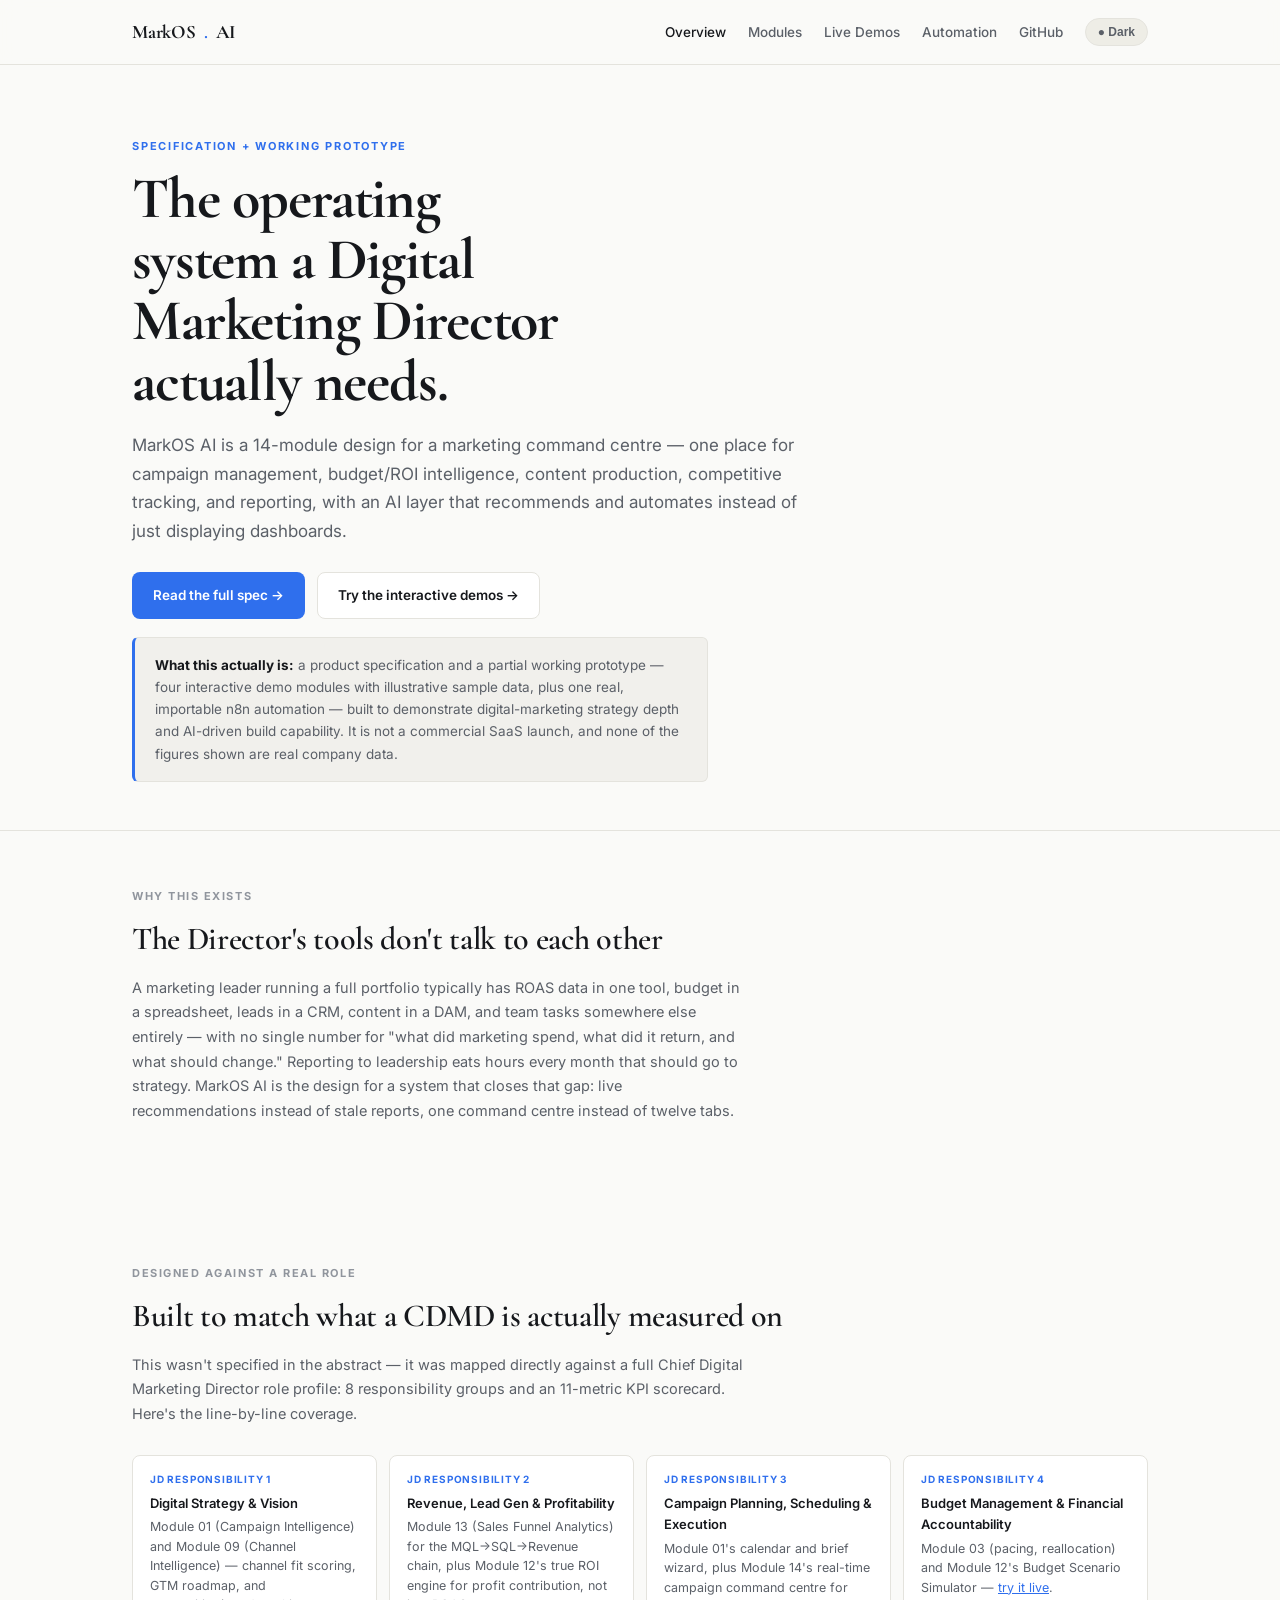
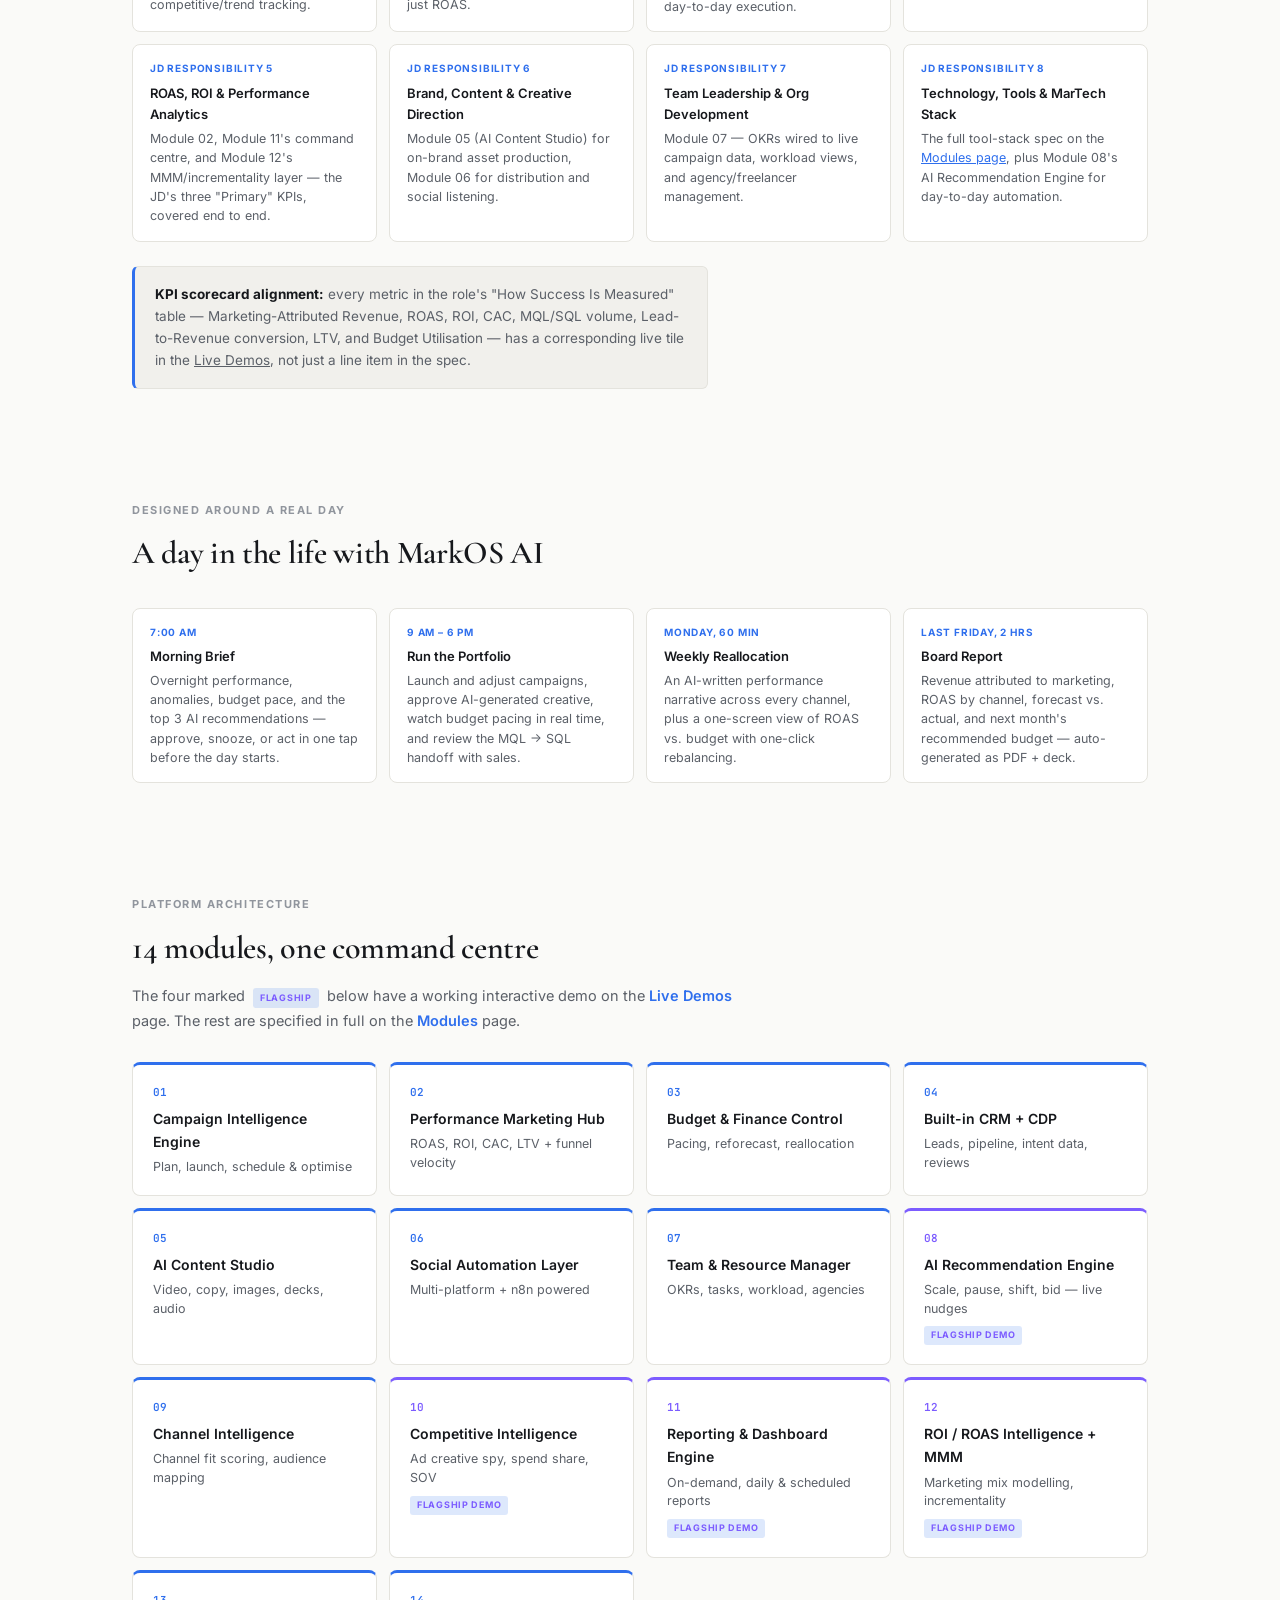
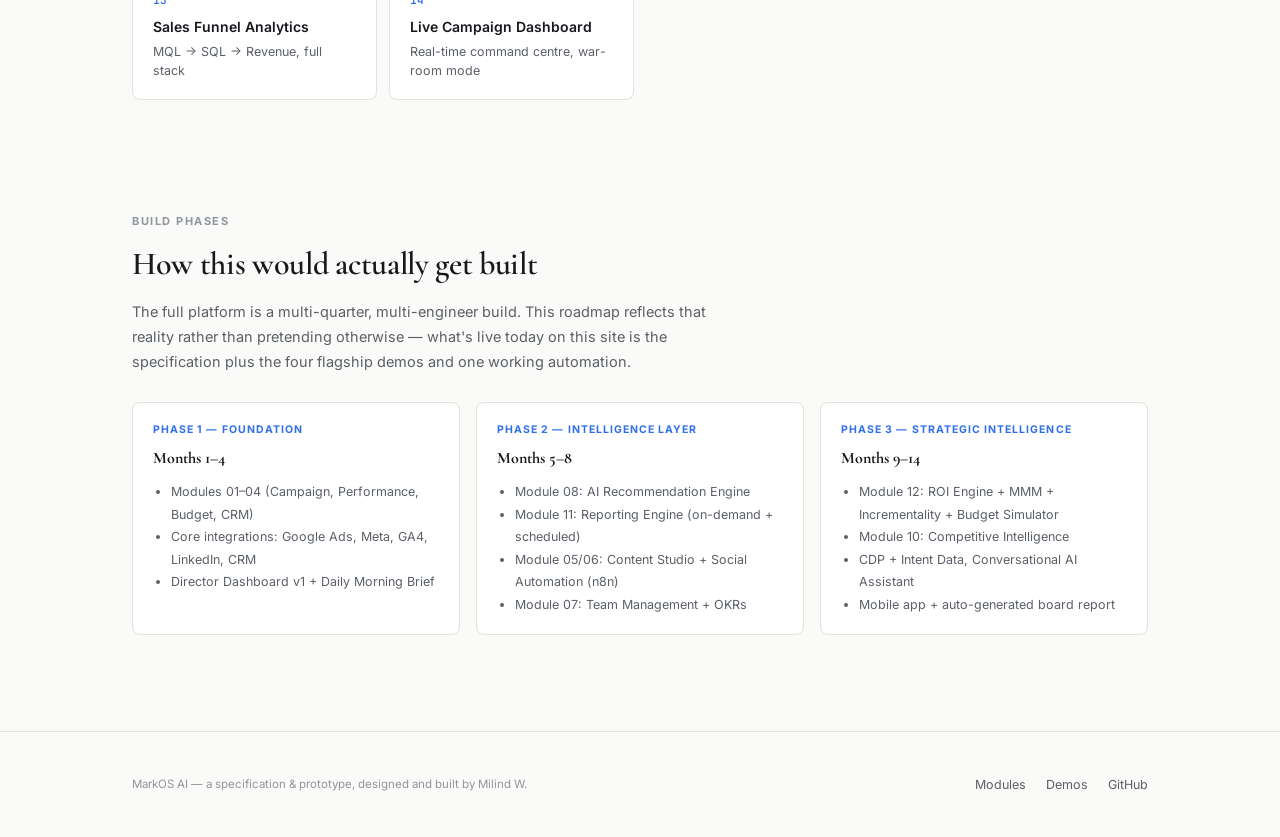
==== index.html @ 5d203eb8 "Map platform directly to the CDMD job profile; add 2 missing v1 capabilities - New "Designed Against" ====
<!doctype html>
<html lang="en">
<head>
<meta charset="UTF-8">
<meta name="viewport" content="width=device-width, initial-scale=1.0">
<title>MarkOS AI — A Digital Marketing Operating System, Designed &amp; Prototyped</title>
<meta name="description" content="A 14-module specification and working prototype for an AI-native digital marketing operating system — designed to demonstrate strategy depth and AI-build capability.">
<link rel="stylesheet" href="https://fonts.googleapis.com/css2?family=Cormorant+Garamond:wght@500;600;700&family=Inter:wght@400;500;600;700&family=JetBrains+Mono:wght@400;500&display=swap">
<link rel="stylesheet" href="assets/css/theme.css">
</head>
<body>

<nav class="site-nav">
  <div class="wrap">
    <div class="brand">MarkOS<span class="dot">.</span>AI</div>
    <div class="nav-links">
      <a href="index.html" class="active">Overview</a>
      <a href="modules.html">Modules</a>
      <a href="demos.html">Live Demos</a>
      <a href="automation/SETUP_GUIDE.md" target="_blank">Automation</a>
      <a href="https://github.com/Milindw1612/markos-ai" target="_blank">GitHub</a>
      <button class="theme-toggle">● Dark</button>
    </div>
  </div>
</nav>

<header class="hero">
  <div class="wrap">
    <div class="eyebrow">Specification + Working Prototype</div>
    <h1>The operating system a Digital Marketing Director actually needs.</h1>
    <p class="lede">MarkOS AI is a 14-module design for a marketing command centre — one place for campaign management, budget/ROI intelligence, content production, competitive tracking, and reporting, with an AI layer that recommends and automates instead of just displaying dashboards.</p>
    <div class="hero-actions">
      <a class="btn btn-primary" href="modules.html">Read the full spec →</a>
      <a class="btn btn-ghost" href="demos.html">Try the interactive demos →</a>
    </div>
    <div class="framing-note">
      <strong>What this actually is:</strong> a product specification and a partial working prototype — four interactive demo modules with illustrative sample data, plus one real, importable n8n automation — built to demonstrate digital-marketing strategy depth and AI-driven build capability. It is not a commercial SaaS launch, and none of the figures shown are real company data.
    </div>
  </div>
</header>

<section class="section" id="why">
  <div class="wrap">
    <div class="section-head">
      <div class="section-eye">Why This Exists</div>
      <h2 class="section-title">The Director's tools don't talk to each other</h2>
      <p class="section-sub">A marketing leader running a full portfolio typically has ROAS data in one tool, budget in a spreadsheet, leads in a CRM, content in a DAM, and team tasks somewhere else entirely — with no single number for "what did marketing spend, what did it return, and what should change." Reporting to leadership eats hours every month that should go to strategy. MarkOS AI is the design for a system that closes that gap: live recommendations instead of stale reports, one command centre instead of twelve tabs.</p>
    </div>
  </div>
</section>

<section class="section" id="jd-mapping">
  <div class="wrap">
    <div class="section-head">
      <div class="section-eye">Designed Against a Real Role</div>
      <h2 class="section-title">Built to match what a CDMD is actually measured on</h2>
      <p class="section-sub">This wasn't specified in the abstract — it was mapped directly against a full Chief Digital Marketing Director role profile: 8 responsibility groups and an 11-metric KPI scorecard. Here's the line-by-line coverage.</p>
    </div>
    <div class="card-grid">
      <div class="tool-card">
        <div class="tool-cat">JD Responsibility 1</div>
        <div class="tool-name">Digital Strategy &amp; Vision</div>
        <div class="tool-desc">Module 01 (Campaign Intelligence) and Module 09 (Channel Intelligence) — channel fit scoring, GTM roadmap, and competitive/trend tracking.</div>
      </div>
      <div class="tool-card">
        <div class="tool-cat">JD Responsibility 2</div>
        <div class="tool-name">Revenue, Lead Gen &amp; Profitability</div>
        <div class="tool-desc">Module 13 (Sales Funnel Analytics) for the MQL→SQL→Revenue chain, plus Module 12's true ROI engine for profit contribution, not just ROAS.</div>
      </div>
      <div class="tool-card">
        <div class="tool-cat">JD Responsibility 3</div>
        <div class="tool-name">Campaign Planning, Scheduling &amp; Execution</div>
        <div class="tool-desc">Module 01's calendar and brief wizard, plus Module 14's real-time campaign command centre for day-to-day execution.</div>
      </div>
      <div class="tool-card">
        <div class="tool-cat">JD Responsibility 4</div>
        <div class="tool-name">Budget Management &amp; Financial Accountability</div>
        <div class="tool-desc">Module 03 (pacing, reallocation) and Module 12's Budget Scenario Simulator — <a href="demos.html#roi" style="color:var(--accent);">try it live</a>.</div>
      </div>
      <div class="tool-card">
        <div class="tool-cat">JD Responsibility 5</div>
        <div class="tool-name">ROAS, ROI &amp; Performance Analytics</div>
        <div class="tool-desc">Module 02, Module 11's command centre, and Module 12's MMM/incrementality layer — the JD's three "Primary" KPIs, covered end to end.</div>
      </div>
      <div class="tool-card">
        <div class="tool-cat">JD Responsibility 6</div>
        <div class="tool-name">Brand, Content &amp; Creative Direction</div>
        <div class="tool-desc">Module 05 (AI Content Studio) for on-brand asset production, Module 06 for distribution and social listening.</div>
      </div>
      <div class="tool-card">
        <div class="tool-cat">JD Responsibility 7</div>
        <div class="tool-name">Team Leadership &amp; Org Development</div>
        <div class="tool-desc">Module 07 — OKRs wired to live campaign data, workload views, and agency/freelancer management.</div>
      </div>
      <div class="tool-card">
        <div class="tool-cat">JD Responsibility 8</div>
        <div class="tool-name">Technology, Tools &amp; MarTech Stack</div>
        <div class="tool-desc">The full tool-stack spec on the <a href="modules.html" style="color:var(--accent);">Modules page</a>, plus Module 08's AI Recommendation Engine for day-to-day automation.</div>
      </div>
    </div>
    <div class="framing-note" style="margin-top:24px;">
      <strong>KPI scorecard alignment:</strong> every metric in the role's "How Success Is Measured" table — Marketing-Attributed Revenue, ROAS, ROI, CAC, MQL/SQL volume, Lead-to-Revenue conversion, LTV, and Budget Utilisation — has a corresponding live tile in the <a href="demos.html">Live Demos</a>, not just a line item in the spec.
    </div>
  </div>
</section>

<section class="section" id="daily">
  <div class="wrap">
    <div class="section-head">
      <div class="section-eye">Designed Around a Real Day</div>
      <h2 class="section-title">A day in the life with MarkOS AI</h2>
    </div>
    <div class="card-grid">
      <div class="tool-card">
        <div class="tool-cat">7:00 AM</div>
        <div class="tool-name">Morning Brief</div>
        <div class="tool-desc">Overnight performance, anomalies, budget pace, and the top 3 AI recommendations — approve, snooze, or act in one tap before the day starts.</div>
      </div>
      <div class="tool-card">
        <div class="tool-cat">9 AM – 6 PM</div>
        <div class="tool-name">Run the Portfolio</div>
        <div class="tool-desc">Launch and adjust campaigns, approve AI-generated creative, watch budget pacing in real time, and review the MQL → SQL handoff with sales.</div>
      </div>
      <div class="tool-card">
        <div class="tool-cat">Monday, 60 min</div>
        <div class="tool-name">Weekly Reallocation</div>
        <div class="tool-desc">An AI-written performance narrative across every channel, plus a one-screen view of ROAS vs. budget with one-click rebalancing.</div>
      </div>
      <div class="tool-card">
        <div class="tool-cat">Last Friday, 2 hrs</div>
        <div class="tool-name">Board Report</div>
        <div class="tool-desc">Revenue attributed to marketing, ROAS by channel, forecast vs. actual, and next month's recommended budget — auto-generated as PDF + deck.</div>
      </div>
    </div>
  </div>
</section>

<section class="section" id="modules">
  <div class="wrap">
    <div class="section-head">
      <div class="section-eye">Platform Architecture</div>
      <h2 class="section-title">14 modules, one command centre</h2>
      <p class="section-sub">The four marked <span class="badge" style="margin:0 4px;">flagship</span> below have a working interactive demo on the <a href="demos.html" style="color:var(--accent);text-decoration:none;font-weight:600;">Live Demos</a> page. The rest are specified in full on the <a href="modules.html" style="color:var(--accent);text-decoration:none;font-weight:600;">Modules</a> page.</p>
    </div>
    <div class="module-grid">
      <a class="module-card" href="modules.html#m01"><div class="module-num">01</div><div class="module-name">Campaign Intelligence Engine</div><div class="module-cap">Plan, launch, schedule &amp; optimise</div></a>
      <a class="module-card" href="modules.html#m02"><div class="module-num">02</div><div class="module-name">Performance Marketing Hub</div><div class="module-cap">ROAS, ROI, CAC, LTV + funnel velocity</div></a>
      <a class="module-card" href="modules.html#m03"><div class="module-num">03</div><div class="module-name">Budget &amp; Finance Control</div><div class="module-cap">Pacing, reforecast, reallocation</div></a>
      <a class="module-card" href="modules.html#m04"><div class="module-num">04</div><div class="module-name">Built-in CRM + CDP</div><div class="module-cap">Leads, pipeline, intent data, reviews</div></a>
      <a class="module-card" href="modules.html#m05"><div class="module-num">05</div><div class="module-name">AI Content Studio</div><div class="module-cap">Video, copy, images, decks, audio</div></a>
      <a class="module-card" href="modules.html#m06"><div class="module-num">06</div><div class="module-name">Social Automation Layer</div><div class="module-cap">Multi-platform + n8n powered</div></a>
      <a class="module-card" href="modules.html#m07"><div class="module-num">07</div><div class="module-name">Team &amp; Resource Manager</div><div class="module-cap">OKRs, tasks, workload, agencies</div></a>
      <a class="module-card flagship" href="demos.html#recommendations"><div class="module-num">08</div><div class="module-name">AI Recommendation Engine</div><div class="module-cap">Scale, pause, shift, bid — live nudges</div><span class="badge">Flagship demo</span></a>
      <a class="module-card" href="modules.html#m09"><div class="module-num">09</div><div class="module-name">Channel Intelligence</div><div class="module-cap">Channel fit scoring, audience mapping</div></a>
      <a class="module-card flagship" href="demos.html#competitive"><div class="module-num">10</div><div class="module-name">Competitive Intelligence</div><div class="module-cap">Ad creative spy, spend share, SOV</div><span class="badge">Flagship demo</span></a>
      <a class="module-card flagship" href="demos.html#dashboard"><div class="module-num">11</div><div class="module-name">Reporting &amp; Dashboard Engine</div><div class="module-cap">On-demand, daily &amp; scheduled reports</div><span class="badge">Flagship demo</span></a>
      <a class="module-card flagship" href="demos.html#roi"><div class="module-num">12</div><div class="module-name">ROI / ROAS Intelligence + MMM</div><div class="module-cap">Marketing mix modelling, incrementality</div><span class="badge">Flagship demo</span></a>
      <a class="module-card" href="modules.html#m13"><div class="module-num">13</div><div class="module-name">Sales Funnel Analytics</div><div class="module-cap">MQL → SQL → Revenue, full stack</div></a>
      <a class="module-card" href="modules.html#m14"><div class="module-num">14</div><div class="module-name">Live Campaign Dashboard</div><div class="module-cap">Real-time command centre, war-room mode</div></a>
    </div>
  </div>
</section>

<section class="section" id="roadmap">
  <div class="wrap">
    <div class="section-head">
      <div class="section-eye">Build Phases</div>
      <h2 class="section-title">How this would actually get built</h2>
      <p class="section-sub">The full platform is a multi-quarter, multi-engineer build. This roadmap reflects that reality rather than pretending otherwise — what's live today on this site is the specification plus the four flagship demos and one working automation.</p>
    </div>
    <div class="roadmap">
      <div class="phase-card">
        <div class="phase-eye">Phase 1 — Foundation</div>
        <h4>Months 1–4</h4>
        <ul>
          <li>Modules 01–04 (Campaign, Performance, Budget, CRM)</li>
          <li>Core integrations: Google Ads, Meta, GA4, LinkedIn, CRM</li>
          <li>Director Dashboard v1 + Daily Morning Brief</li>
        </ul>
      </div>
      <div class="phase-card">
        <div class="phase-eye">Phase 2 — Intelligence Layer</div>
        <h4>Months 5–8</h4>
        <ul>
          <li>Module 08: AI Recommendation Engine</li>
          <li>Module 11: Reporting Engine (on-demand + scheduled)</li>
          <li>Module 05/06: Content Studio + Social Automation (n8n)</li>
          <li>Module 07: Team Management + OKRs</li>
        </ul>
      </div>
      <div class="phase-card">
        <div class="phase-eye">Phase 3 — Strategic Intelligence</div>
        <h4>Months 9–14</h4>
        <ul>
          <li>Module 12: ROI Engine + MMM + Incrementality + Budget Simulator</li>
          <li>Module 10: Competitive Intelligence</li>
          <li>CDP + Intent Data, Conversational AI Assistant</li>
          <li>Mobile app + auto-generated board report</li>
        </ul>
      </div>
    </div>
  </div>
</section>

<footer class="site-footer">
  <div class="wrap">
    <div class="footer-note">MarkOS AI — a specification &amp; prototype, designed and built by Milind W.</div>
    <div class="footer-links">
      <a href="modules.html">Modules</a>
      <a href="demos.html">Demos</a>
      <a href="https://github.com/Milindw1612/markos-ai" target="_blank">GitHub</a>
    </div>
  </div>
</footer>

<script src="assets/js/theme.js"></script>
</body>
</html>
---- assets/css/theme.css ----
/* MarkOS AI — shared theme */
:root {
  --bg:        #FAFAF8;
  --surface:   #FFFFFF;
  --surface-2: #F1F0EC;
  --text-1:    #16181C;
  --text-2:    #5B6068;
  --text-3:    #90959D;
  --accent:    #2F6FED;
  --accent-2:  #7C5CFF;
  --accent-lo: rgba(47,111,237,0.08);
  --accent-med:rgba(47,111,237,0.16);
  --rule:      #E4E3DD;
  --good:      #1E9E6B;
  --good-bg:   rgba(30,158,107,0.10);
  --good-brd:  #1E9E6B;
  --warn:      #C68A1E;
  --warn-bg:   rgba(198,138,30,0.10);
  --warn-brd:  #C68A1E;
  --bad:       #D5493F;
  --bad-bg:    rgba(213,73,63,0.10);
  --bad-brd:   #D5493F;
  --code-bg:   #14161A;
  --code-text: #E7E5DD;
  --tag-bg:    #EEEDE6;
  --tag-text:  #565A52;
  --serif: 'Cormorant Garamond', Georgia, serif;
  --sans:  'Inter', system-ui, -apple-system, sans-serif;
  --mono:  'JetBrains Mono', 'Fira Code', monospace;
  --shadow: 0 4px 24px rgba(20,20,20,0.06);
}

@media (prefers-color-scheme: dark) {
  :root:not([data-theme="light"]) {
    --bg:        #101216;
    --surface:   #181B20;
    --surface-2: #1E2127;
    --text-1:    #EDECE6;
    --text-2:    #9DA2AA;
    --text-3:    #676C74;
    --accent:    #6E9CFF;
    --accent-2:  #A48CFF;
    --accent-lo: rgba(110,156,255,0.10);
    --accent-med:rgba(110,156,255,0.18);
    --rule:      #262A31;
    --good:      #4FCB93;
    --good-bg:   rgba(79,203,147,0.10);
    --good-brd:  #4FCB93;
    --warn:      #E0AC4C;
    --warn-bg:   rgba(224,172,76,0.10);
    --warn-brd:  #E0AC4C;
    --bad:       #F17067;
    --bad-bg:    rgba(241,112,103,0.10);
    --bad-brd:   #F17067;
    --tag-bg:    #23262C;
    --tag-text:  #B7BBC2;
    --shadow: 0 4px 24px rgba(0,0,0,0.35);
  }
}
:root[data-theme="dark"] {
  --bg:        #101216;
  --surface:   #181B20;
  --surface-2: #1E2127;
  --text-1:    #EDECE6;
  --text-2:    #9DA2AA;
  --text-3:    #676C74;
  --accent:    #6E9CFF;
  --accent-2:  #A48CFF;
  --accent-lo: rgba(110,156,255,0.10);
  --accent-med:rgba(110,156,255,0.18);
  --rule:      #262A31;
  --good:      #4FCB93;
  --good-bg:   rgba(79,203,147,0.10);
  --good-brd:  #4FCB93;
  --warn:      #E0AC4C;
  --warn-bg:   rgba(224,172,76,0.10);
  --warn-brd:  #E0AC4C;
  --bad:       #F17067;
  --bad-bg:    rgba(241,112,103,0.10);
  --bad-brd:   #F17067;
  --tag-bg:    #23262C;
  --tag-text:  #B7BBC2;
  --shadow: 0 4px 24px rgba(0,0,0,0.35);
}

*,*::before,*::after{box-sizing:border-box;margin:0;padding:0;}
html{scroll-behavior:smooth;}
body{background:var(--bg);color:var(--text-1);font-family:var(--sans);font-size:15px;line-height:1.65;-webkit-font-smoothing:antialiased;}
a{color:inherit;}
.wrap{max-width:1080px;margin:0 auto;padding:0 32px;}
@media (max-width:640px){.wrap{padding:0 18px;}}

/* nav */
.site-nav{position:sticky;top:0;z-index:50;background:color-mix(in srgb, var(--bg) 88%, transparent);backdrop-filter:blur(10px);border-bottom:1px solid var(--rule);}
.site-nav .wrap{display:flex;align-items:center;justify-content:space-between;height:64px;gap:20px;}
.brand{font-family:var(--serif);font-weight:700;font-size:19px;letter-spacing:-0.01em;display:flex;align-items:center;gap:8px;}
.brand .dot{color:var(--accent);}
.nav-links{display:flex;align-items:center;gap:22px;flex-wrap:wrap;}
.nav-links a{font-size:13.5px;font-weight:500;color:var(--text-2);text-decoration:none;transition:color .15s;}
.nav-links a:hover, .nav-links a.active{color:var(--text-1);}
.theme-toggle{background:var(--tag-bg);border:1px solid var(--rule);color:var(--text-2);font-size:12px;font-weight:600;padding:6px 12px;border-radius:20px;cursor:pointer;}

/* sample data banner */
.sample-banner{background:var(--warn-bg);border:1px solid var(--warn-brd);color:var(--warn);font-size:12.5px;font-weight:600;padding:10px 16px;border-radius:8px;display:flex;align-items:center;gap:8px;margin-bottom:28px;}

/* hero */
.hero{padding:72px 0 48px;border-bottom:1px solid var(--rule);}
.eyebrow{font-size:11px;font-weight:700;letter-spacing:0.16em;text-transform:uppercase;color:var(--accent);margin-bottom:14px;}
.hero h1{font-family:var(--serif);font-weight:700;font-size:clamp(36px,6vw,58px);letter-spacing:-0.02em;line-height:1.05;margin-bottom:18px;max-width:16ch;}
.hero p.lede{font-size:17px;color:var(--text-2);max-width:62ch;line-height:1.7;margin-bottom:20px;}
.framing-note{background:var(--surface-2);border:1px solid var(--rule);border-left:3px solid var(--accent);border-radius:6px;padding:16px 20px;font-size:13.5px;color:var(--text-2);max-width:64ch;line-height:1.65;margin-top:18px;}
.framing-note strong{color:var(--text-1);}
.hero-actions{display:flex;gap:12px;flex-wrap:wrap;margin-top:26px;}
.btn{display:inline-flex;align-items:center;gap:8px;font-size:13.5px;font-weight:600;padding:11px 20px;border-radius:8px;text-decoration:none;border:1px solid transparent;transition:transform .12s, opacity .12s;}
.btn:hover{transform:translateY(-1px);}
.btn-primary{background:var(--accent);color:#fff;}
.btn-ghost{background:var(--surface);border-color:var(--rule);color:var(--text-1);}

/* section */
.section{padding:56px 0;}
.section-head{margin-bottom:28px;}
.section-eye{font-size:11px;font-weight:700;letter-spacing:0.14em;text-transform:uppercase;color:var(--text-3);margin-bottom:8px;}
.section-title{font-family:var(--serif);font-weight:600;font-size:clamp(24px,3.4vw,32px);letter-spacing:-0.01em;}
.section-sub{color:var(--text-2);font-size:14.5px;max-width:68ch;margin-top:10px;line-height:1.7;}

/* module grid */
.module-grid{display:grid;grid-template-columns:repeat(auto-fill,minmax(230px,1fr));gap:12px;margin-top:28px;}
.module-card{background:var(--surface);border:1px solid var(--rule);border-top:3px solid var(--accent);border-radius:8px;padding:18px 20px;text-decoration:none;color:inherit;display:block;transition:border-color .15s, transform .15s;}
.module-card:hover{transform:translateY(-2px);border-color:var(--accent);}
.module-card.flagship{border-top-color:var(--accent-2);}
.module-num{font-family:var(--mono);font-size:11px;color:var(--accent);font-weight:600;margin-bottom:6px;}
.module-card.flagship .module-num{color:var(--accent-2);}
.module-name{font-weight:600;font-size:14px;margin-bottom:5px;}
.module-cap{font-size:12.5px;color:var(--text-2);line-height:1.5;}
.badge{display:inline-block;font-size:9px;font-weight:700;letter-spacing:0.08em;text-transform:uppercase;padding:2px 7px;border-radius:3px;margin-top:8px;background:var(--accent-med);color:var(--accent-2);}

/* module detail sections (modules.html) */
.module-block{padding:40px 0;border-bottom:1px solid var(--rule);}
.module-block:last-child{border-bottom:none;}
.module-head{display:flex;align-items:baseline;gap:14px;margin-bottom:16px;flex-wrap:wrap;}
.module-head .module-num{font-size:13px;}
.module-head h3{font-family:var(--serif);font-size:24px;font-weight:600;}
.module-block ul{padding-left:20px;color:var(--text-2);font-size:13.5px;line-height:1.9;}
.module-block ul li{margin-bottom:4px;}
.module-block ul li strong{color:var(--text-1);}
.demo-link{display:inline-flex;align-items:center;gap:6px;font-size:12.5px;font-weight:600;color:var(--accent);text-decoration:none;margin-top:14px;}

/* generic cards / tools */
.card-grid{display:grid;grid-template-columns:repeat(auto-fill,minmax(240px,1fr));gap:12px;}
.tool-card{background:var(--surface);border:1px solid var(--rule);border-radius:8px;padding:15px 17px;}
.tool-card .tool-name{font-weight:600;font-size:13px;margin-bottom:3px;}
.tool-card .tool-cat{font-size:10px;font-weight:700;letter-spacing:0.08em;text-transform:uppercase;color:var(--accent);margin-bottom:6px;}
.tool-card .tool-desc{font-size:12.5px;color:var(--text-2);line-height:1.55;}

/* KPI tiles */
.kpi-grid{display:grid;grid-template-columns:repeat(auto-fill,minmax(160px,1fr));gap:12px;}
.kpi-tile{background:var(--surface);border:1px solid var(--rule);border-radius:8px;padding:16px 18px;position:relative;}
.kpi-tile .label{font-size:10.5px;font-weight:700;letter-spacing:0.08em;text-transform:uppercase;color:var(--text-3);margin-bottom:8px;}
.kpi-tile .value{font-family:var(--mono);font-size:22px;font-weight:600;}
.kpi-tile .delta{font-size:11.5px;margin-top:6px;font-weight:600;}
.kpi-tile.status-good{border-left:3px solid var(--good);}
.kpi-tile.status-warn{border-left:3px solid var(--warn);}
.kpi-tile.status-bad{border-left:3px solid var(--bad);}
.kpi-tile .delta.good{color:var(--good);}
.kpi-tile .delta.warn{color:var(--warn);}
.kpi-tile .delta.bad{color:var(--bad);}

/* demo panel shell */
.demo-panel{background:var(--surface);border:1px solid var(--rule);border-radius:12px;padding:28px;margin-bottom:20px;box-shadow:var(--shadow);}
.demo-panel-head{display:flex;justify-content:space-between;align-items:flex-start;gap:16px;margin-bottom:20px;flex-wrap:wrap;}
.demo-panel-head h3{font-family:var(--serif);font-size:21px;font-weight:600;}
.demo-panel-head p{font-size:13px;color:var(--text-2);margin-top:4px;max-width:56ch;}
.pill{font-size:10.5px;font-weight:700;letter-spacing:0.06em;text-transform:uppercase;padding:4px 10px;border-radius:20px;background:var(--tag-bg);color:var(--tag-text);white-space:nowrap;}

/* tabs */
.demo-tabs{display:flex;gap:8px;flex-wrap:wrap;margin-bottom:24px;}
.demo-tab{background:var(--surface);border:1px solid var(--rule);color:var(--text-2);font-size:13px;font-weight:600;padding:9px 16px;border-radius:8px;cursor:pointer;}
.demo-tab.active{background:var(--accent);color:#fff;border-color:var(--accent);}
.demo-view{display:none;}
.demo-view.active{display:block;}

/* rec cards */
.rec-card{display:flex;gap:14px;align-items:flex-start;background:var(--surface-2);border:1px solid var(--rule);border-radius:8px;padding:14px 16px;margin-bottom:10px;transition:opacity .3s, transform .3s;}
.rec-card.actioned{opacity:0.5;}
.rec-tag{font-family:var(--mono);font-size:10px;font-weight:700;padding:4px 8px;border-radius:4px;white-space:nowrap;}
.rec-tag.SCALE{background:var(--good-bg);color:var(--good);}
.rec-tag.PAUSE{background:var(--bad-bg);color:var(--bad);}
.rec-tag.SHIFT{background:var(--warn-bg);color:var(--warn);}
.rec-tag.BID{background:var(--accent-med);color:var(--accent);}
.rec-tag.ALERT{background:var(--bad-bg);color:var(--bad);}
.rec-body{flex:1;}
.rec-title{font-size:13.5px;font-weight:600;margin-bottom:3px;}
.rec-desc{font-size:12.5px;color:var(--text-2);line-height:1.5;}
.rec-meta{font-size:11px;color:var(--text-3);margin-top:6px;}
.rec-actions{display:flex;gap:6px;margin-top:10px;}
.rec-actions button{font-size:11px;font-weight:600;padding:5px 11px;border-radius:6px;border:1px solid var(--rule);background:var(--surface);cursor:pointer;color:var(--text-1);}
.rec-actions button.approve{background:var(--accent);color:#fff;border-color:var(--accent);}

/* sliders */
.slider-row{display:grid;grid-template-columns:120px 1fr 60px;align-items:center;gap:14px;margin-bottom:14px;}
.slider-row label{font-size:12.5px;font-weight:600;}
.slider-row input[type=range]{width:100%;accent-color:var(--accent);}
.slider-row .pct{font-family:var(--mono);font-size:13px;text-align:right;}

/* tables */
table.data-table{width:100%;border-collapse:collapse;font-size:12.5px;}
table.data-table th{text-align:left;font-size:10px;font-weight:700;letter-spacing:0.08em;text-transform:uppercase;color:var(--text-3);padding:8px 10px;border-bottom:1.5px solid var(--rule);}
table.data-table td{padding:9px 10px;border-bottom:1px solid var(--rule);color:var(--text-2);}
table.data-table td:first-child{font-weight:600;color:var(--text-1);}

/* audit trail */
.audit-list{list-style:none;font-size:12px;color:var(--text-3);border-top:1px dashed var(--rule);margin-top:16px;padding-top:12px;max-height:160px;overflow-y:auto;}
.audit-list li{padding:4px 0;font-family:var(--mono);}

/* footer */
.site-footer{border-top:1px solid var(--rule);padding:40px 0;margin-top:40px;}
.site-footer .wrap{display:flex;justify-content:space-between;align-items:center;flex-wrap:wrap;gap:12px;}
.footer-note{font-size:11.5px;color:var(--text-3);}
.footer-links a{font-size:12.5px;color:var(--text-2);margin-left:16px;text-decoration:none;}
.footer-links a:hover{color:var(--text-1);}

/* toast */
.toast{position:fixed;bottom:24px;left:50%;transform:translateX(-50%) translateY(20px);background:var(--text-1);color:var(--bg);font-size:13px;font-weight:600;padding:12px 20px;border-radius:8px;opacity:0;pointer-events:none;transition:opacity .2s, transform .2s;z-index:100;}
.toast.show{opacity:1;transform:translateX(-50%) translateY(0);}

/* roadmap */
.roadmap{display:grid;grid-template-columns:repeat(auto-fit,minmax(220px,1fr));gap:16px;margin-top:20px;}
.phase-card{background:var(--surface);border:1px solid var(--rule);border-radius:8px;padding:18px 20px;}
.phase-card .phase-eye{font-size:10.5px;font-weight:700;letter-spacing:0.1em;text-transform:uppercase;color:var(--accent);margin-bottom:6px;}
.phase-card h4{font-family:var(--serif);font-size:16px;margin-bottom:10px;}
.phase-card ul{font-size:12.5px;color:var(--text-2);padding-left:18px;line-height:1.8;}
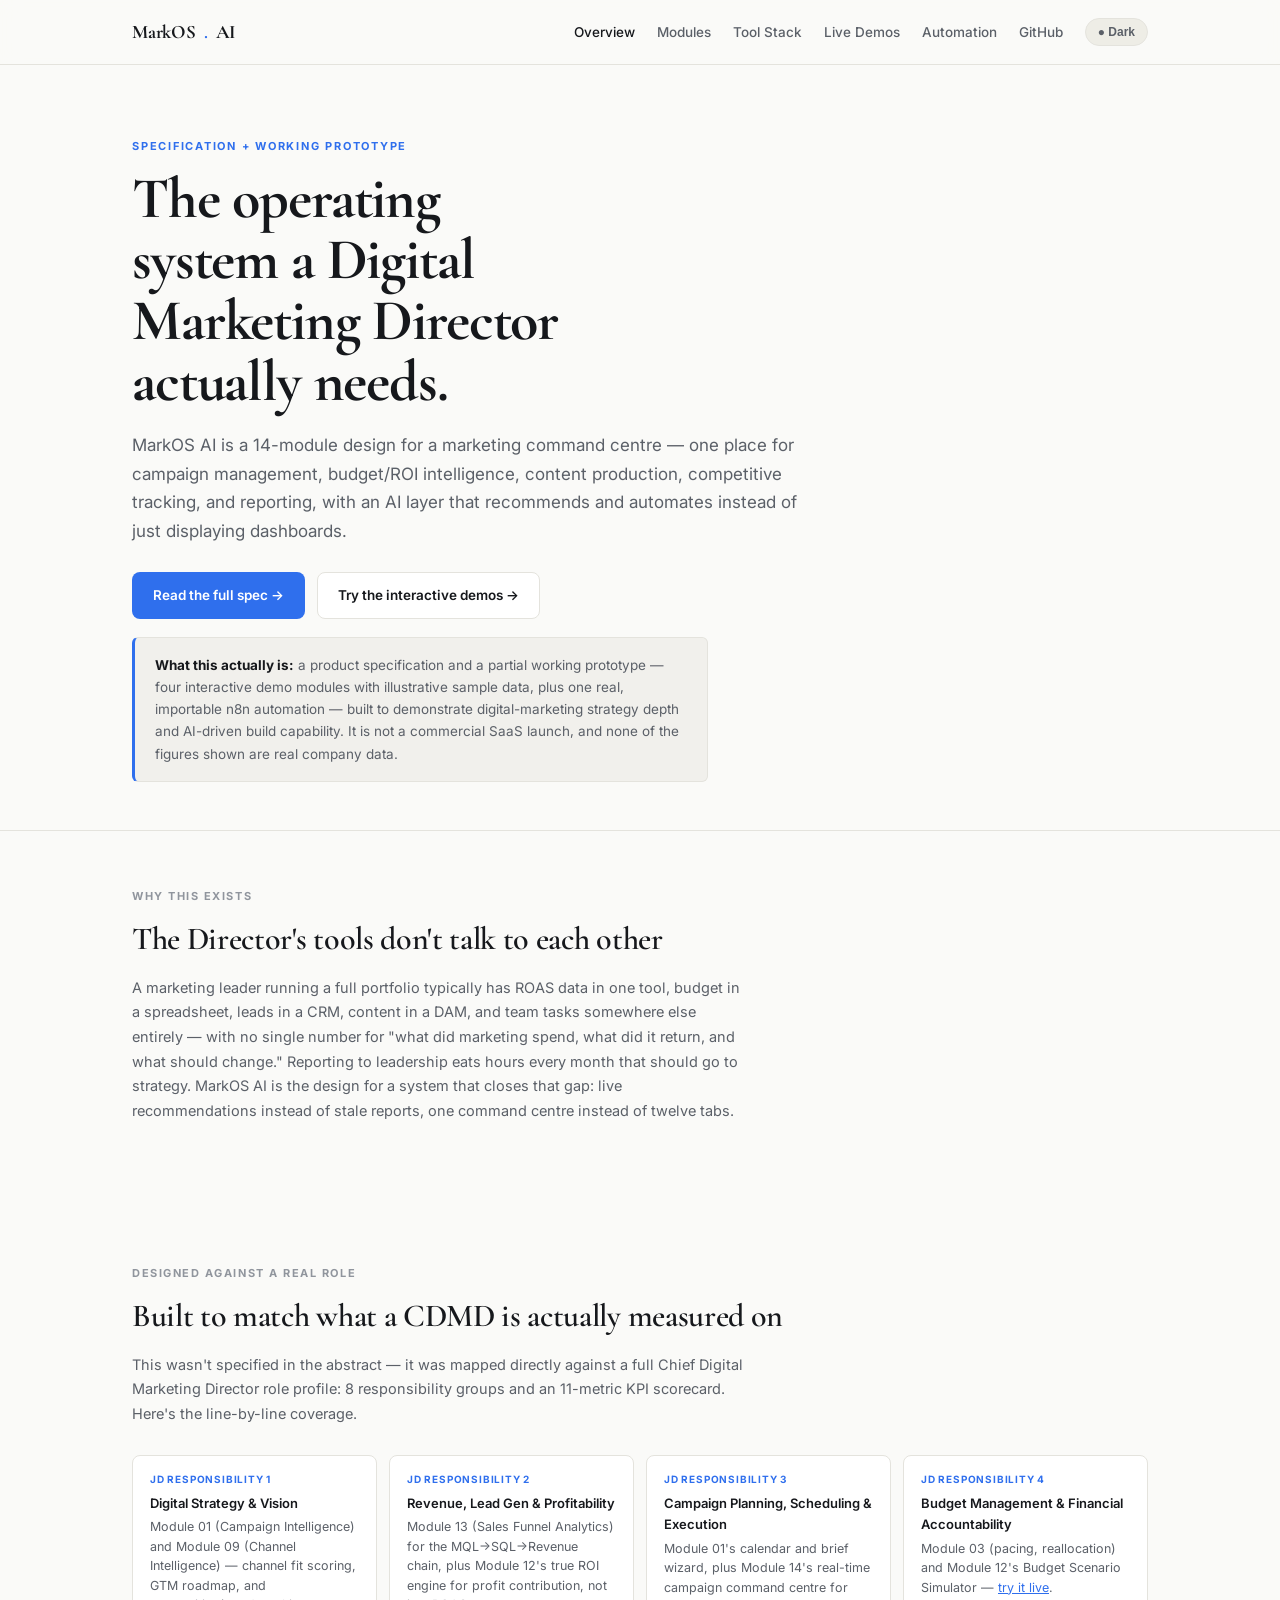
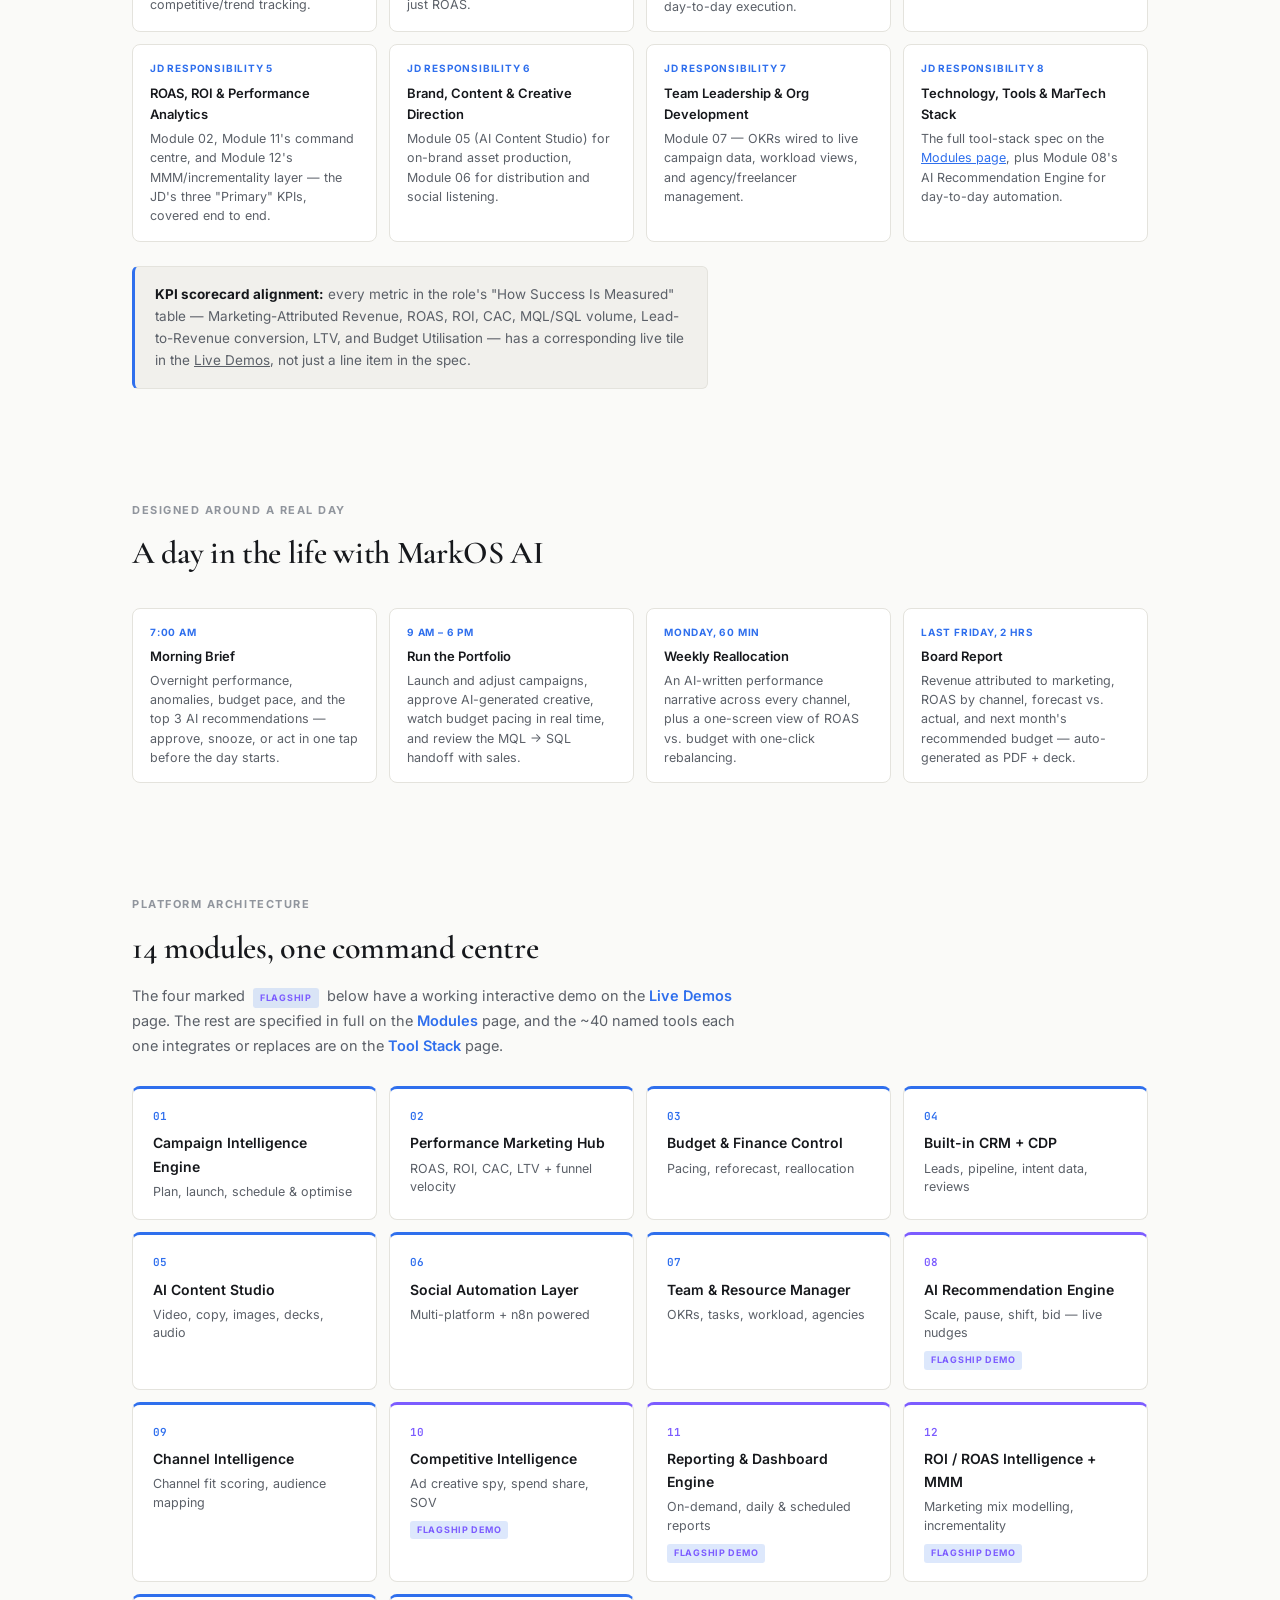
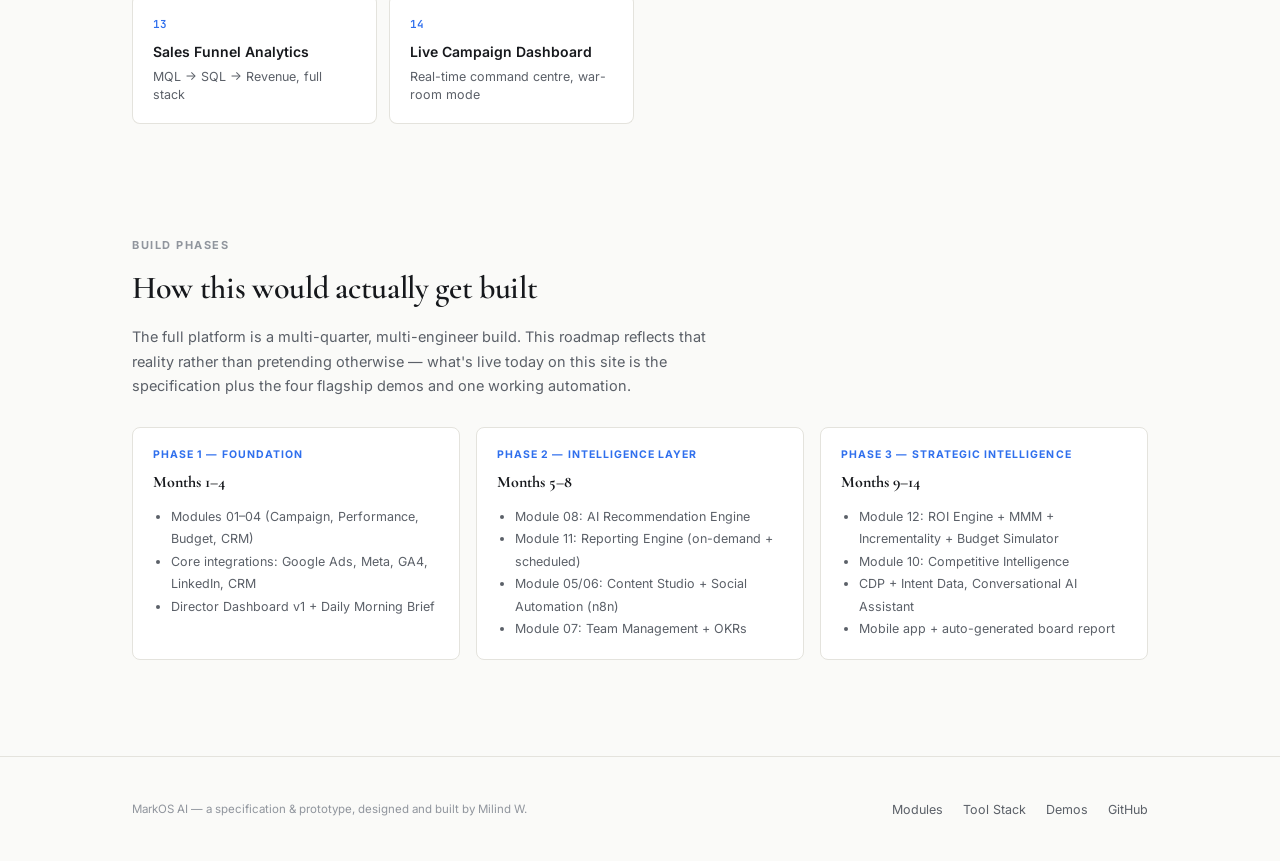
==== commit 75f4752d: "Close the source-spec coverage gap: full tool stack + missing content New tools.html: the complete ~" ====
--- a/index.html
+++ b/index.html
@@ -16,6 +16,7 @@
     <div class="nav-links">
       <a href="index.html" class="active">Overview</a>
       <a href="modules.html">Modules</a>
+      <a href="tools.html">Tool Stack</a>
       <a href="demos.html">Live Demos</a>
       <a href="automation/SETUP_GUIDE.md" target="_blank">Automation</a>
       <a href="https://github.com/Milindw1612/markos-ai" target="_blank">GitHub</a>
@@ -140,7 +141,7 @@
     <div class="section-head">
       <div class="section-eye">Platform Architecture</div>
       <h2 class="section-title">14 modules, one command centre</h2>
-      <p class="section-sub">The four marked <span class="badge" style="margin:0 4px;">flagship</span> below have a working interactive demo on the <a href="demos.html" style="color:var(--accent);text-decoration:none;font-weight:600;">Live Demos</a> page. The rest are specified in full on the <a href="modules.html" style="color:var(--accent);text-decoration:none;font-weight:600;">Modules</a> page.</p>
+      <p class="section-sub">The four marked <span class="badge" style="margin:0 4px;">flagship</span> below have a working interactive demo on the <a href="demos.html" style="color:var(--accent);text-decoration:none;font-weight:600;">Live Demos</a> page. The rest are specified in full on the <a href="modules.html" style="color:var(--accent);text-decoration:none;font-weight:600;">Modules</a> page, and the ~40 named tools each one integrates or replaces are on the <a href="tools.html" style="color:var(--accent);text-decoration:none;font-weight:600;">Tool Stack</a> page.</p>
     </div>
     <div class="module-grid">
       <a class="module-card" href="modules.html#m01"><div class="module-num">01</div><div class="module-name">Campaign Intelligence Engine</div><div class="module-cap">Plan, launch, schedule &amp; optimise</div></a>
@@ -207,6 +208,7 @@
     <div class="footer-note">MarkOS AI — a specification &amp; prototype, designed and built by Milind W.</div>
     <div class="footer-links">
       <a href="modules.html">Modules</a>
+      <a href="tools.html">Tool Stack</a>
       <a href="demos.html">Demos</a>
       <a href="https://github.com/Milindw1612/markos-ai" target="_blank">GitHub</a>
     </div>
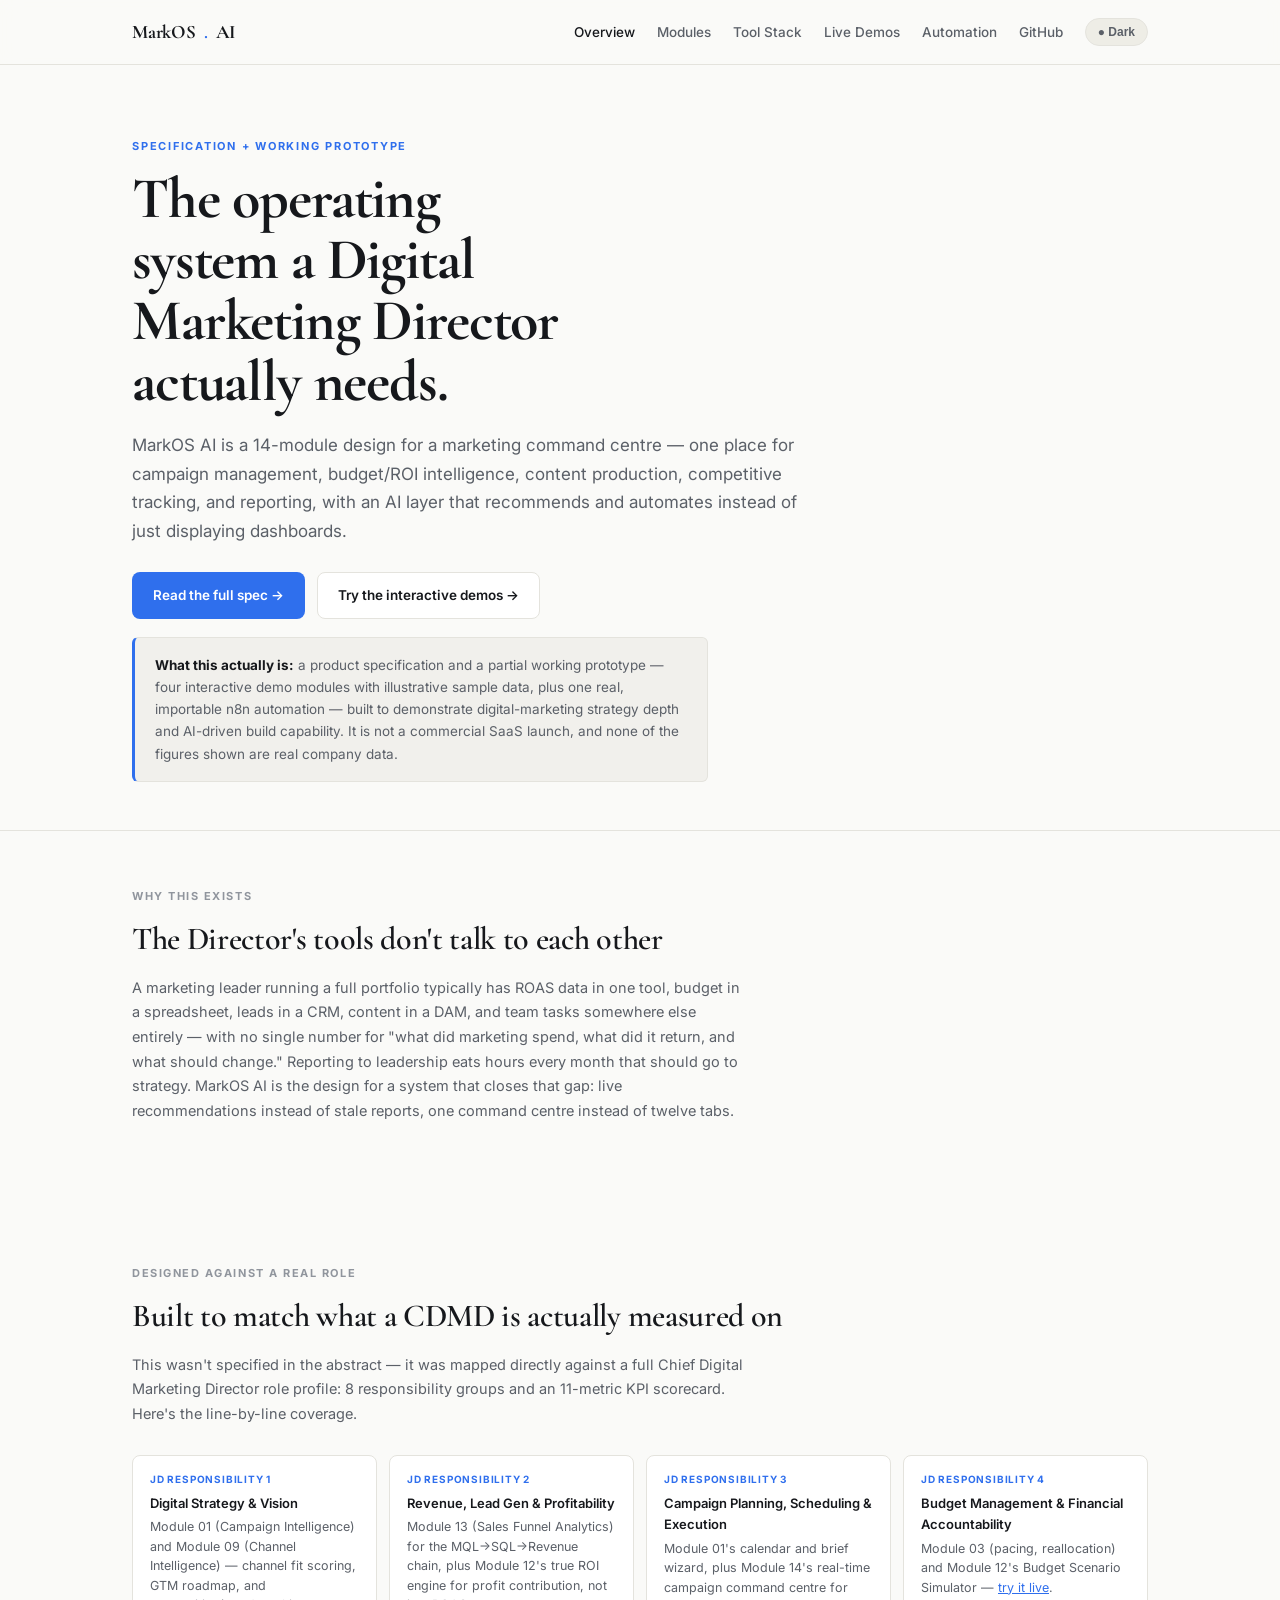
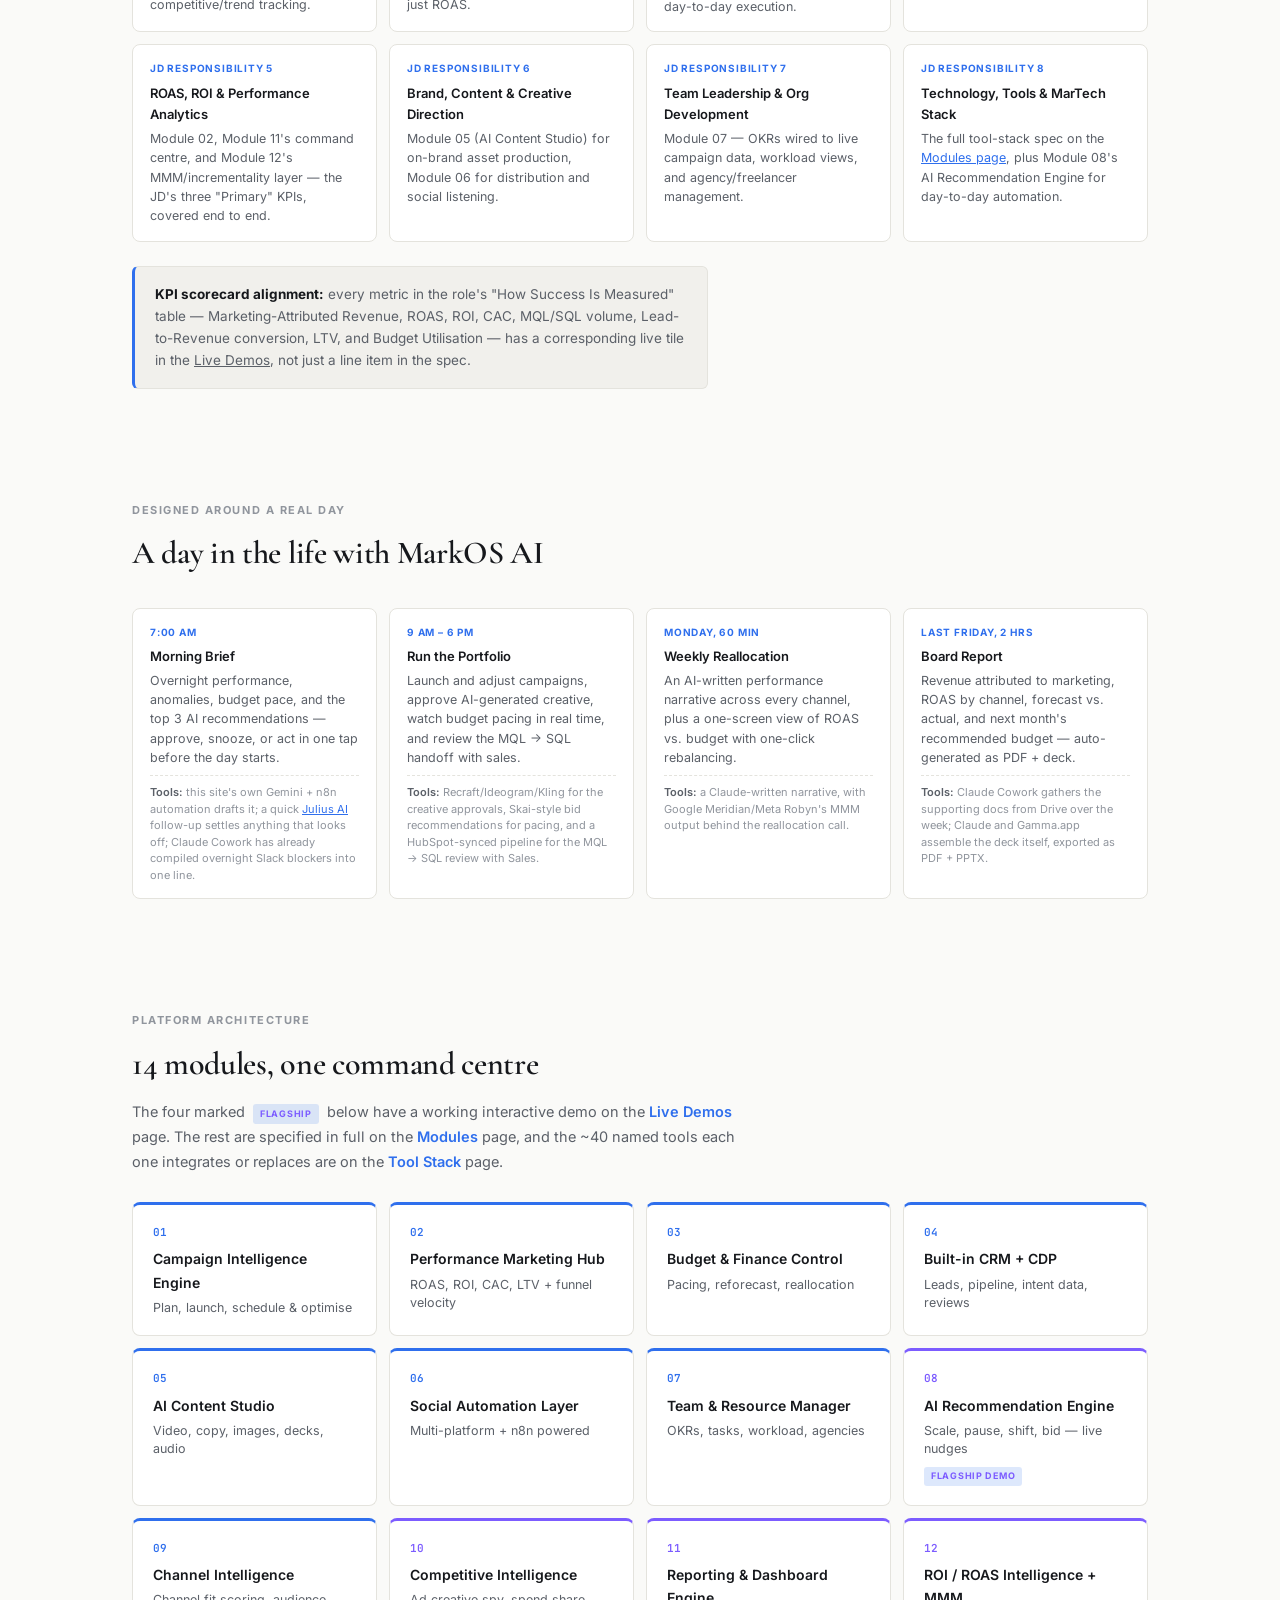
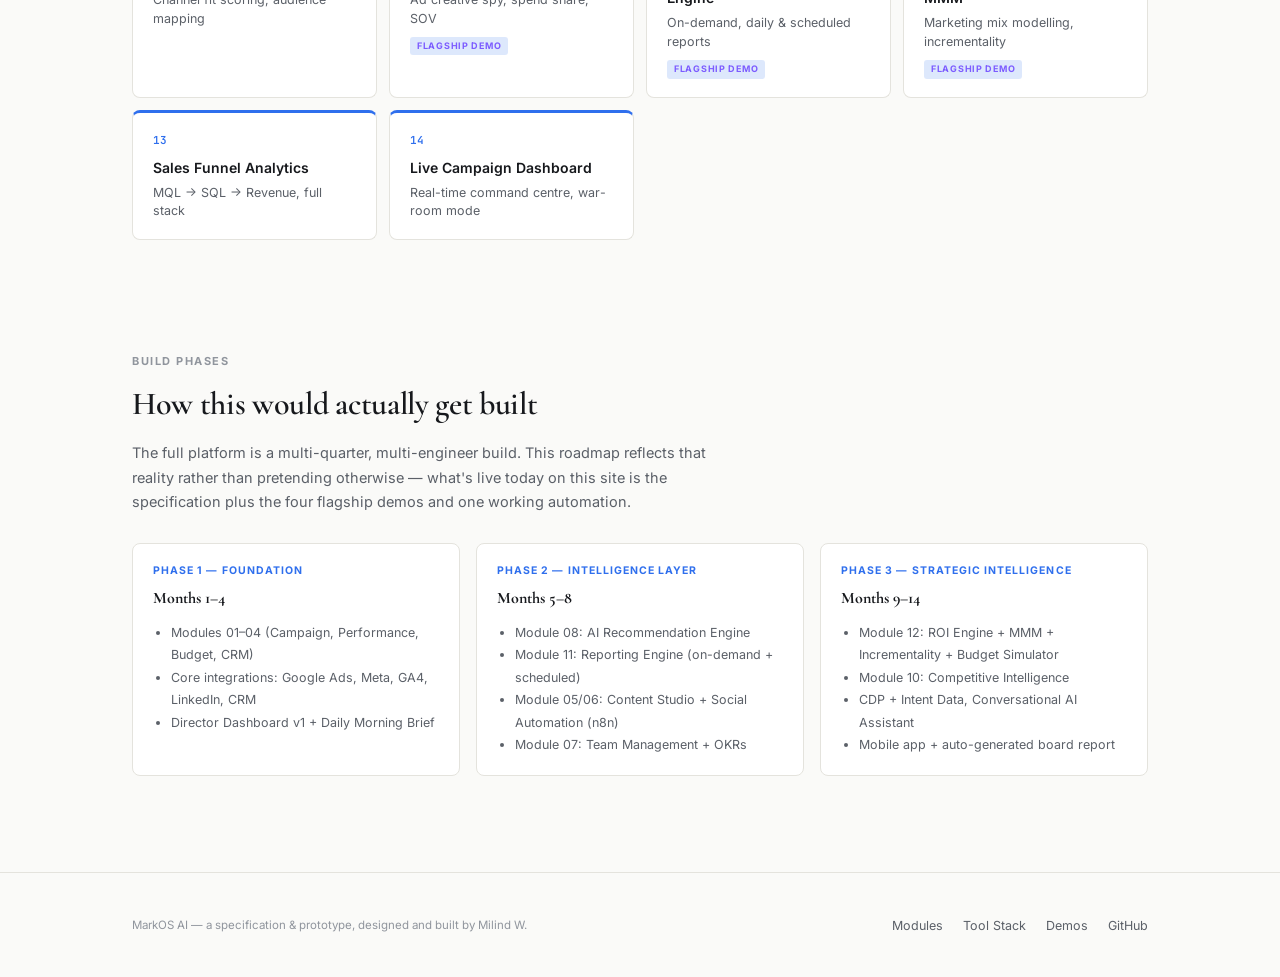
==== commit 247b5eed: "Add missing tools (HubSpot, Hootsuite, Claude, Julius AI, etc.) and daily-use framing - New AI Assis" ====
--- a/index.html
+++ b/index.html
@@ -116,21 +116,25 @@
         <div class="tool-cat">7:00 AM</div>
         <div class="tool-name">Morning Brief</div>
         <div class="tool-desc">Overnight performance, anomalies, budget pace, and the top 3 AI recommendations — approve, snooze, or act in one tap before the day starts.</div>
+        <div class="tool-use"><strong>Tools:</strong> this site's own Gemini + n8n automation drafts it; a quick <a href="tools.html" style="color:var(--accent);">Julius AI</a> follow-up settles anything that looks off; Claude Cowork has already compiled overnight Slack blockers into one line.</div>
       </div>
       <div class="tool-card">
         <div class="tool-cat">9 AM – 6 PM</div>
         <div class="tool-name">Run the Portfolio</div>
         <div class="tool-desc">Launch and adjust campaigns, approve AI-generated creative, watch budget pacing in real time, and review the MQL → SQL handoff with sales.</div>
+        <div class="tool-use"><strong>Tools:</strong> Recraft/Ideogram/Kling for the creative approvals, Skai-style bid recommendations for pacing, and a HubSpot-synced pipeline for the MQL → SQL review with Sales.</div>
       </div>
       <div class="tool-card">
         <div class="tool-cat">Monday, 60 min</div>
         <div class="tool-name">Weekly Reallocation</div>
         <div class="tool-desc">An AI-written performance narrative across every channel, plus a one-screen view of ROAS vs. budget with one-click rebalancing.</div>
+        <div class="tool-use"><strong>Tools:</strong> a Claude-written narrative, with Google Meridian/Meta Robyn's MMM output behind the reallocation call.</div>
       </div>
       <div class="tool-card">
         <div class="tool-cat">Last Friday, 2 hrs</div>
         <div class="tool-name">Board Report</div>
         <div class="tool-desc">Revenue attributed to marketing, ROAS by channel, forecast vs. actual, and next month's recommended budget — auto-generated as PDF + deck.</div>
+        <div class="tool-use"><strong>Tools:</strong> Claude Cowork gathers the supporting docs from Drive over the week; Claude and Gamma.app assemble the deck itself, exported as PDF + PPTX.</div>
       </div>
     </div>
   </div>
--- a/assets/css/theme.css
+++ b/assets/css/theme.css
@@ -151,6 +151,8 @@
 .tool-card .tool-name{font-weight:600;font-size:13px;margin-bottom:3px;}
 .tool-card .tool-cat{font-size:10px;font-weight:700;letter-spacing:0.08em;text-transform:uppercase;color:var(--accent);margin-bottom:6px;}
 .tool-card .tool-desc{font-size:12.5px;color:var(--text-2);line-height:1.55;}
+.tool-card .tool-use{font-size:11px;color:var(--text-3);line-height:1.5;margin-top:8px;padding-top:8px;border-top:1px dashed var(--rule);}
+.tool-card .tool-use strong{font-weight:600;color:var(--text-2);}
 
 /* KPI tiles */
 .kpi-grid{display:grid;grid-template-columns:repeat(auto-fill,minmax(160px,1fr));gap:12px;}
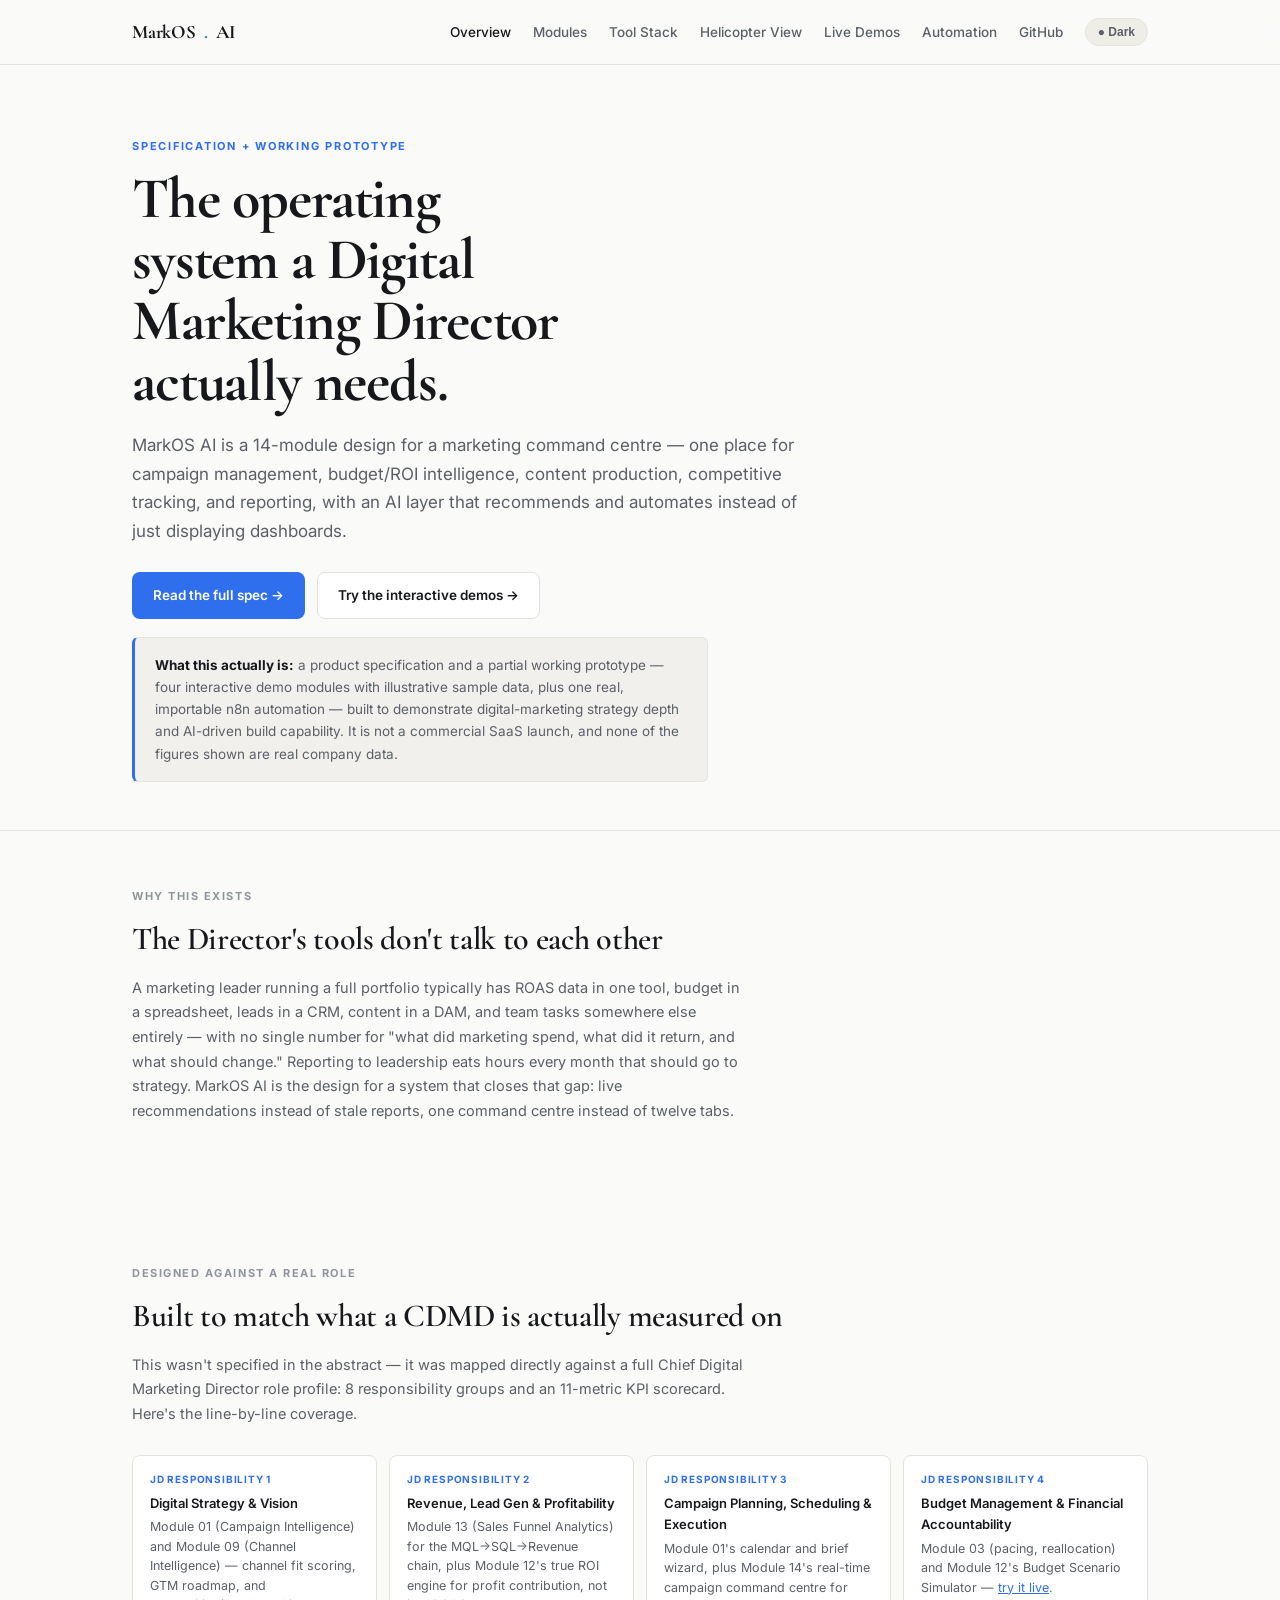
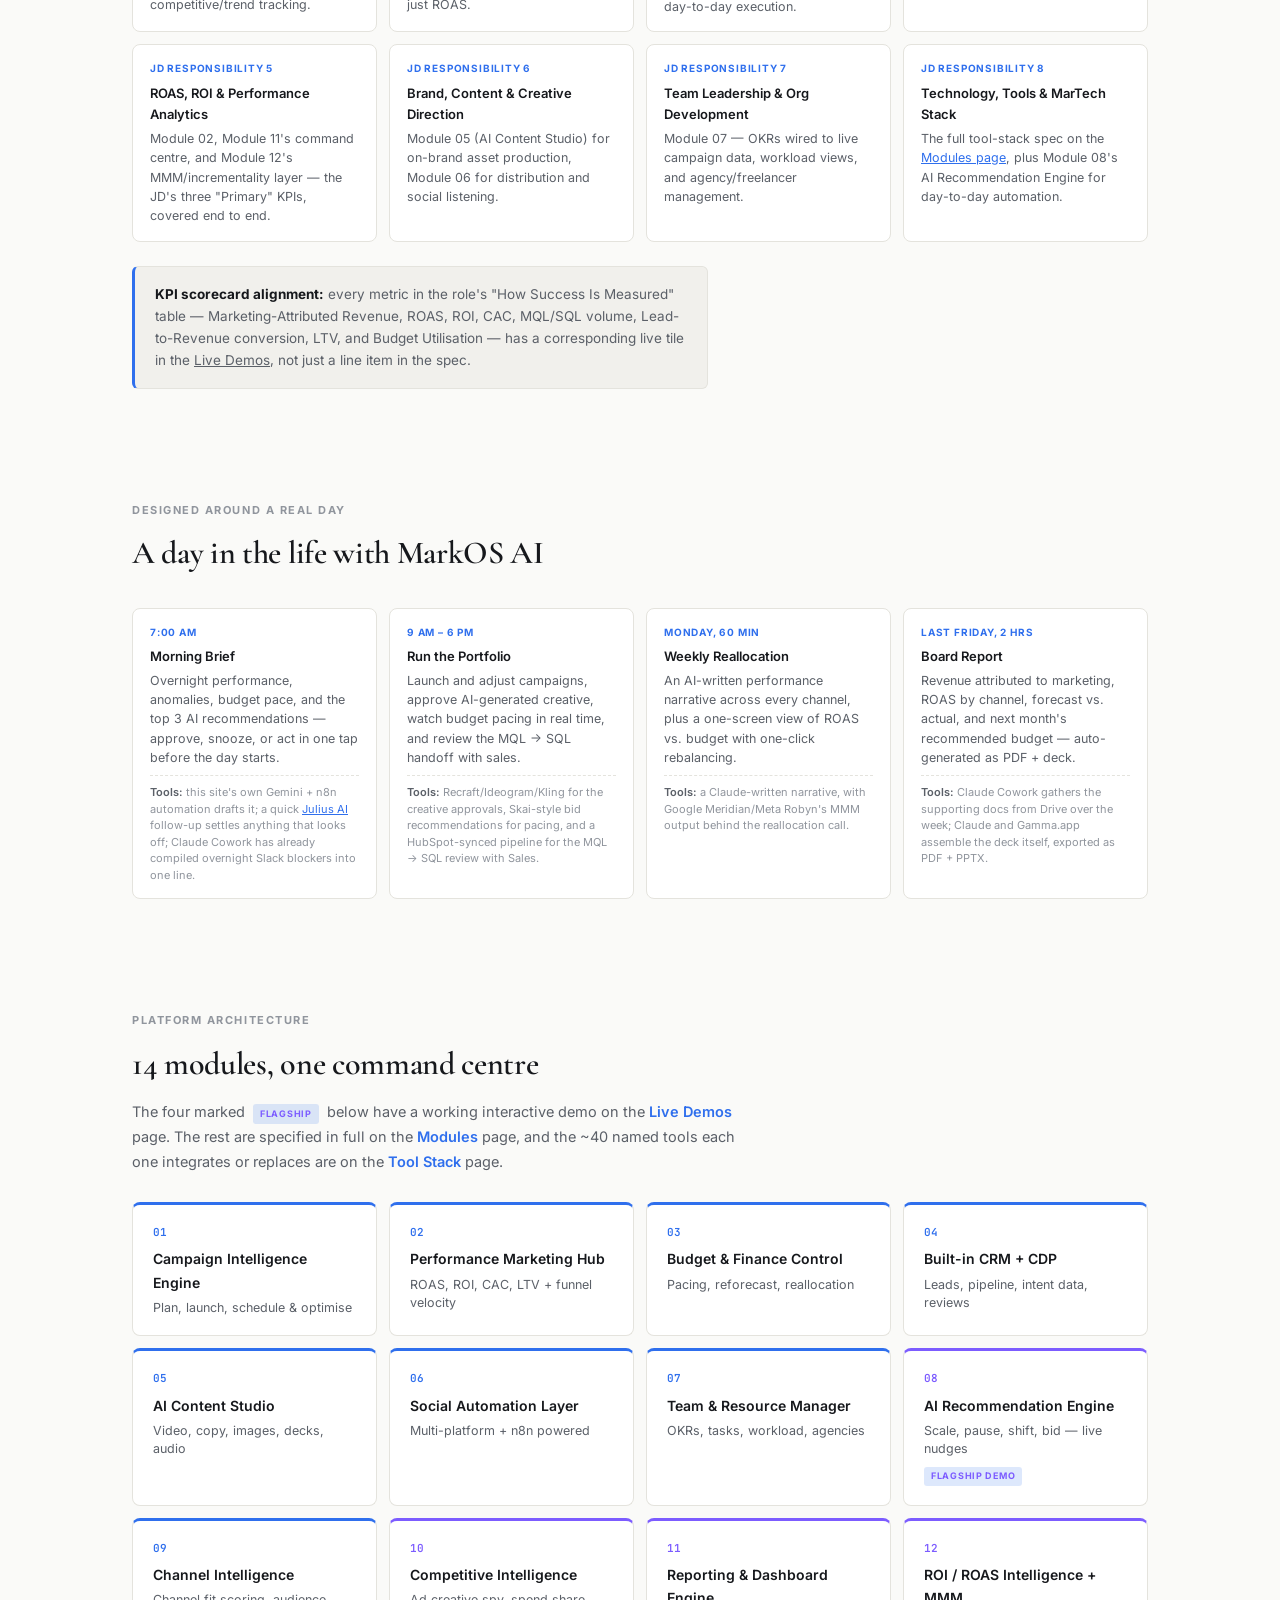
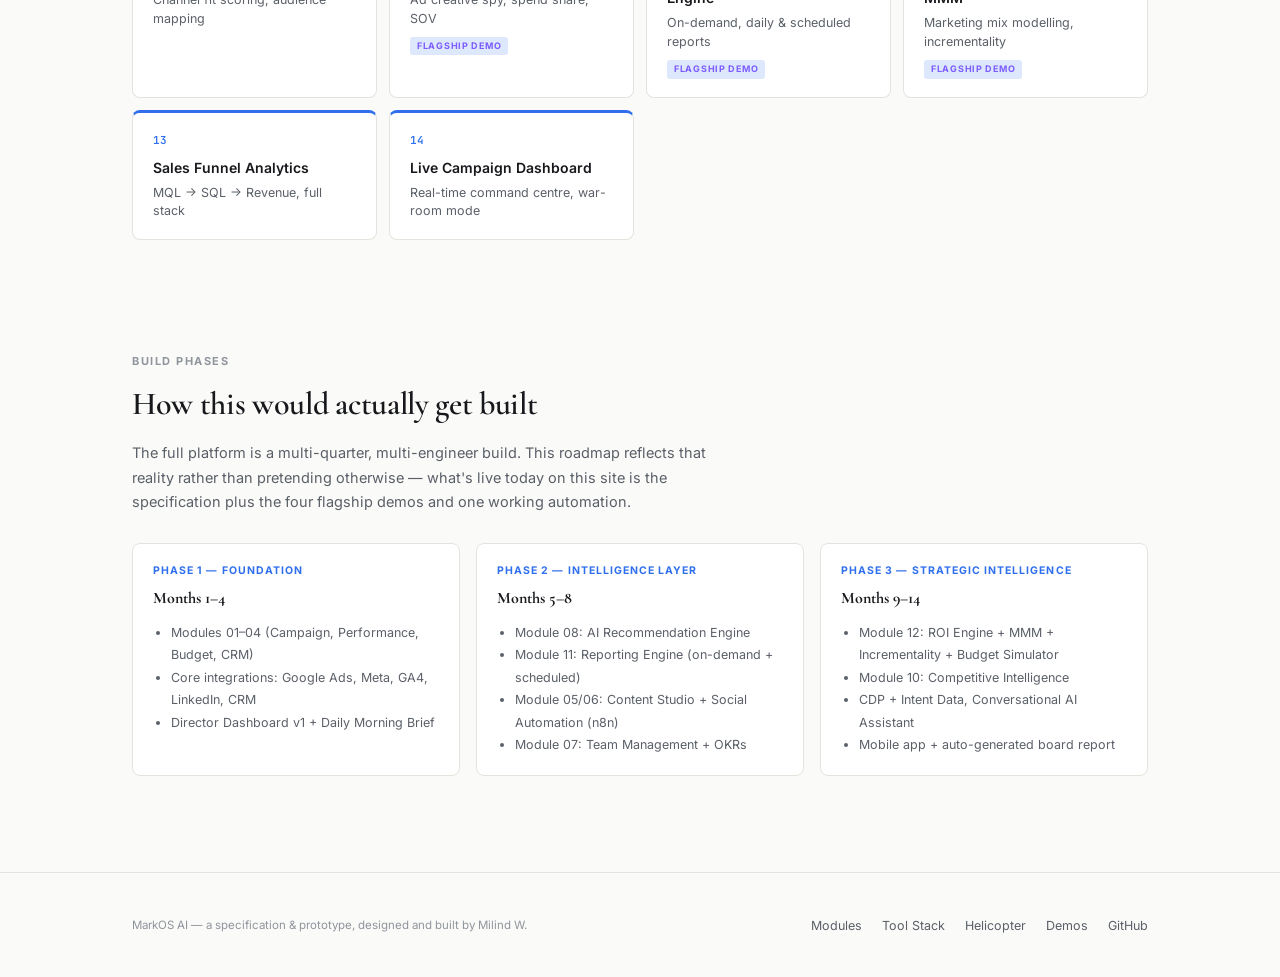
==== commit f1b738ae: "Add Helicopter View — full system data-flow architecture diagram New helicopter.html, following the " ====
--- a/index.html
+++ b/index.html
@@ -17,6 +17,7 @@
       <a href="index.html" class="active">Overview</a>
       <a href="modules.html">Modules</a>
       <a href="tools.html">Tool Stack</a>
+      <a href="helicopter.html">Helicopter View</a>
       <a href="demos.html">Live Demos</a>
       <a href="automation/SETUP_GUIDE.md" target="_blank">Automation</a>
       <a href="https://github.com/Milindw1612/markos-ai" target="_blank">GitHub</a>
@@ -213,6 +214,7 @@
     <div class="footer-links">
       <a href="modules.html">Modules</a>
       <a href="tools.html">Tool Stack</a>
+      <a href="helicopter.html">Helicopter</a>
       <a href="demos.html">Demos</a>
       <a href="https://github.com/Milindw1612/markos-ai" target="_blank">GitHub</a>
     </div>
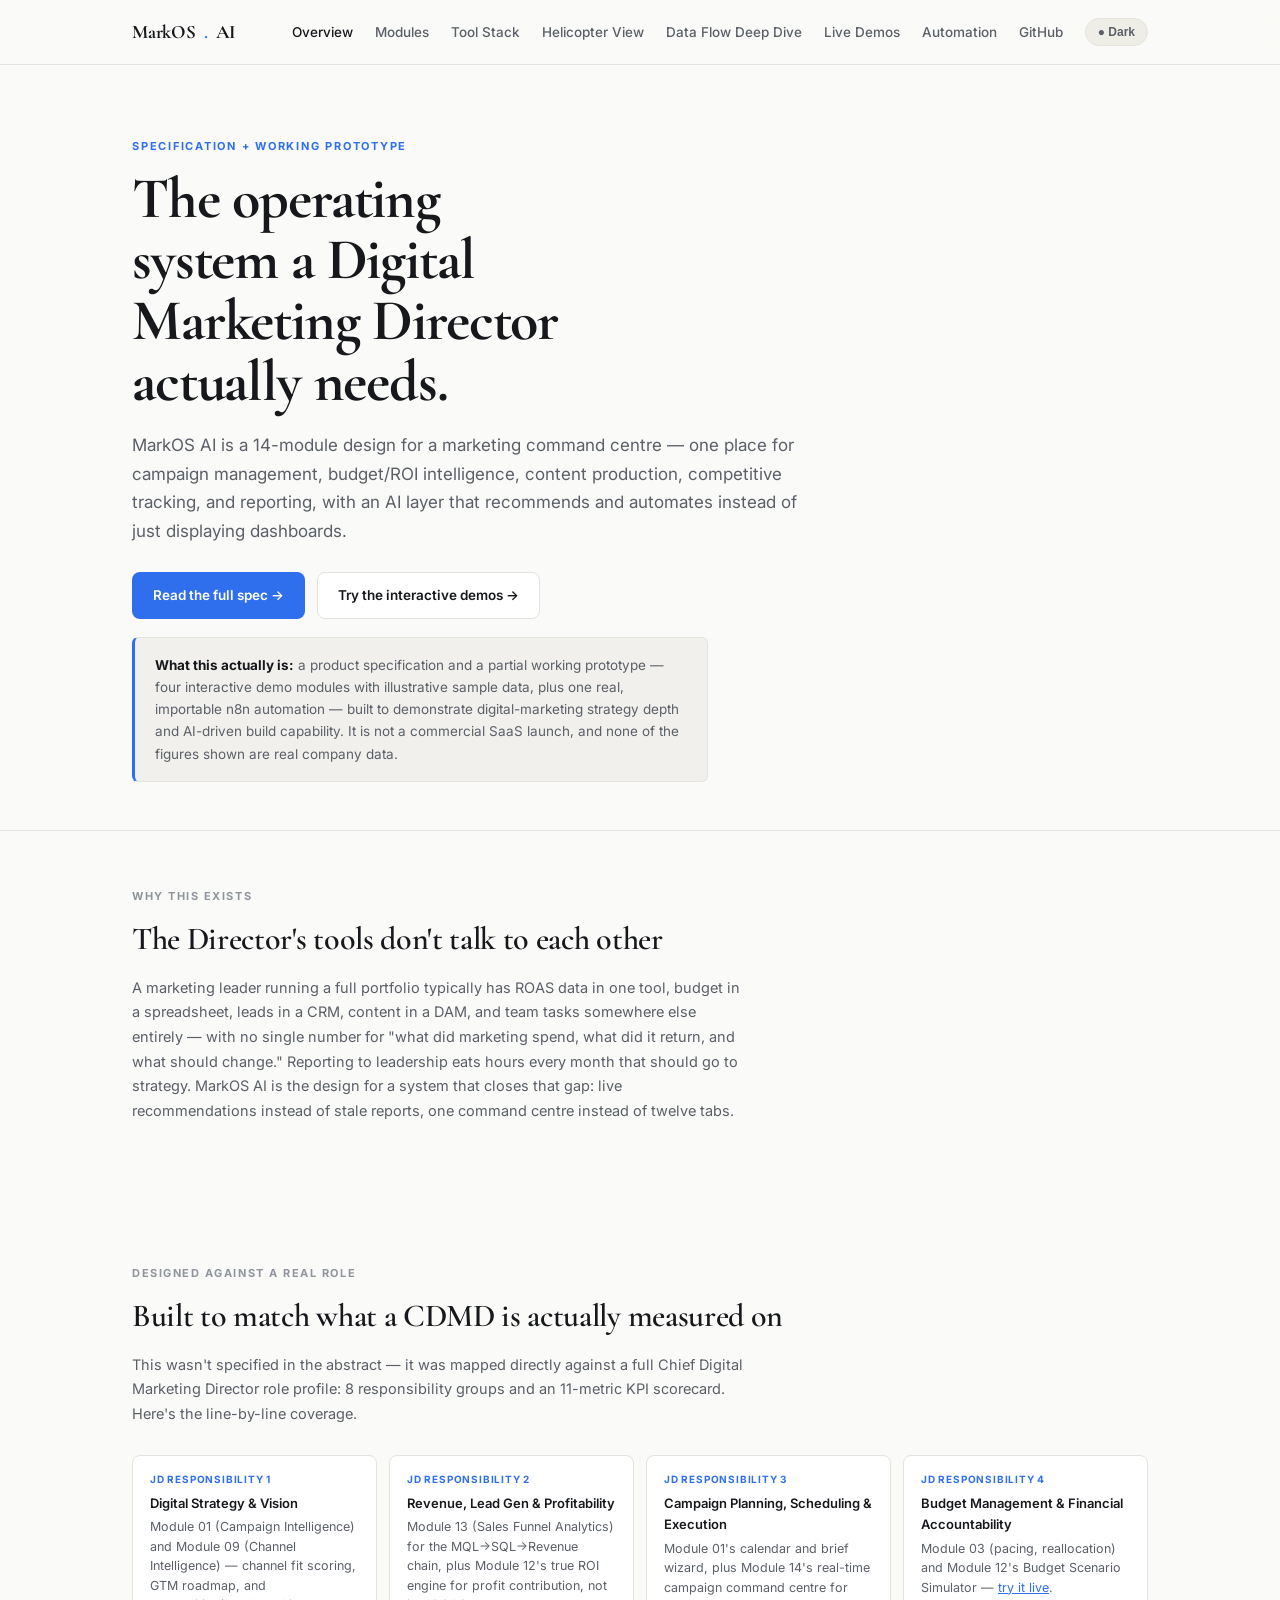
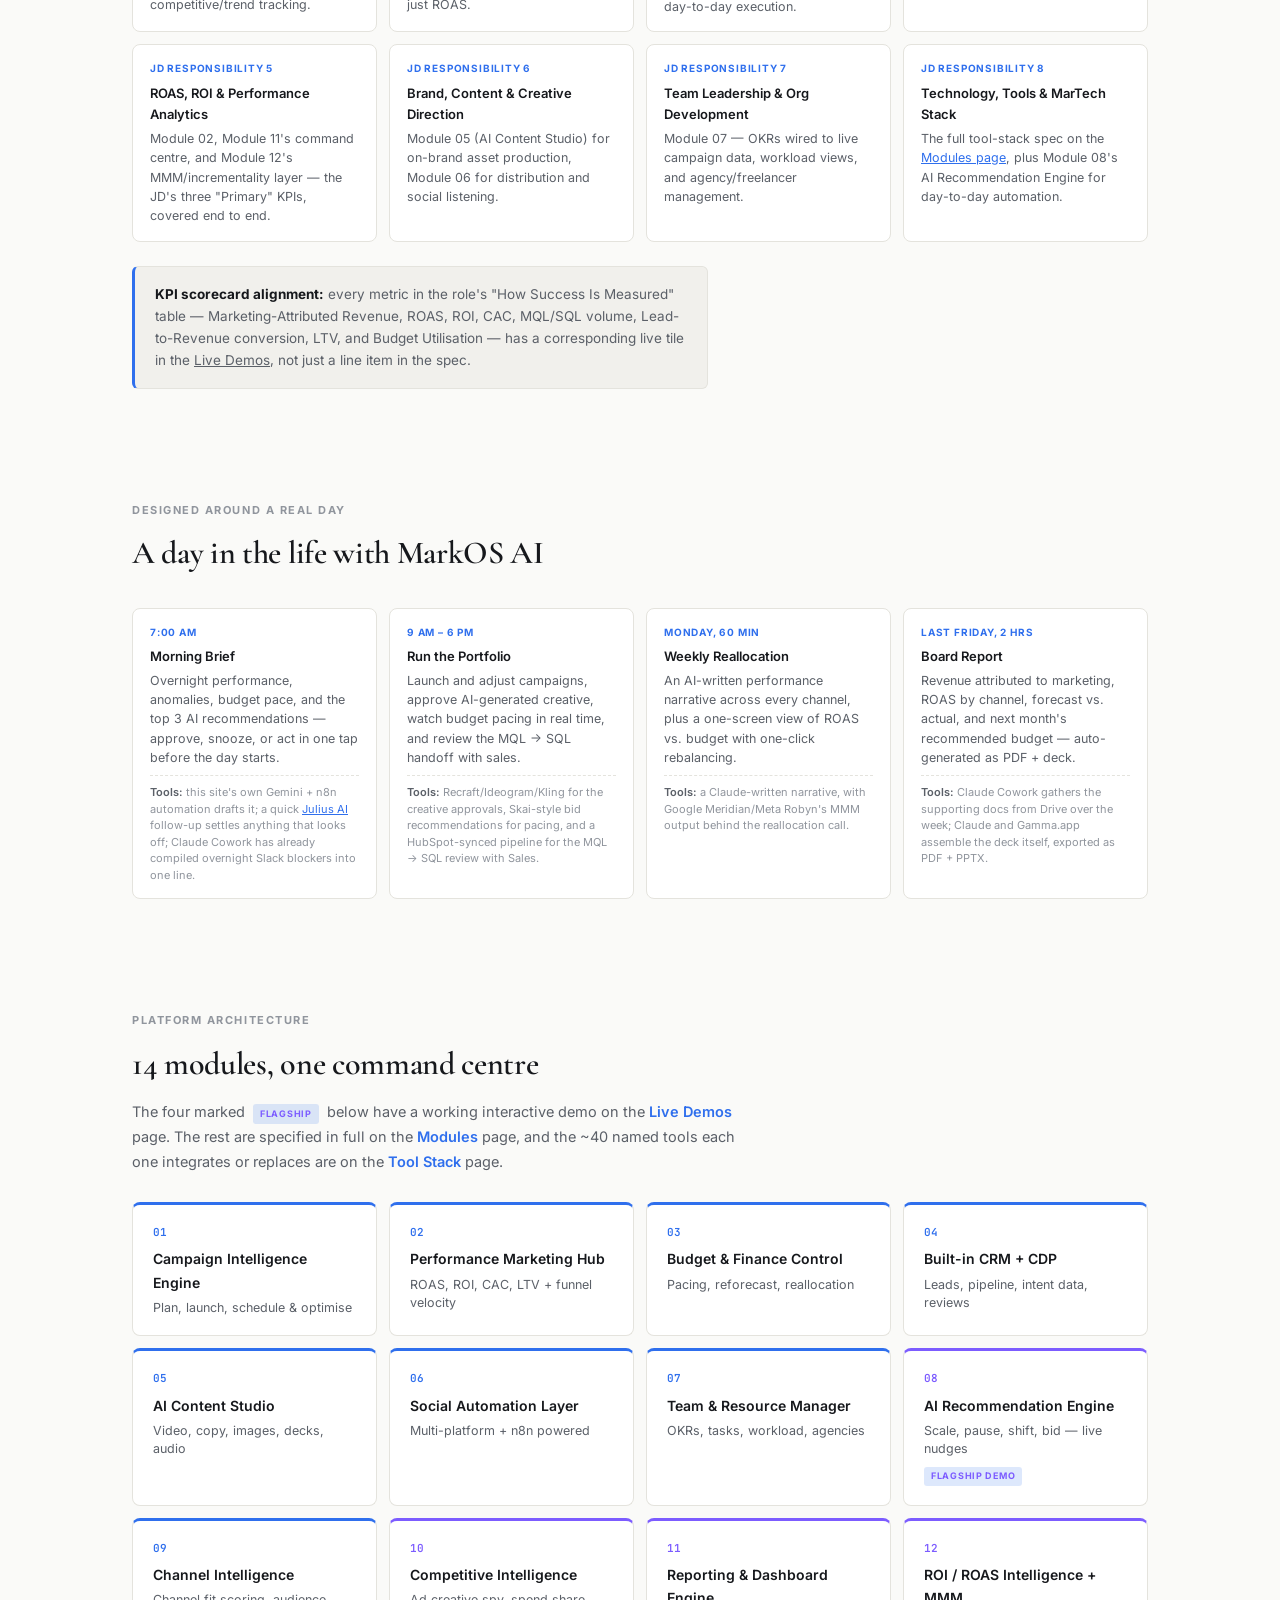
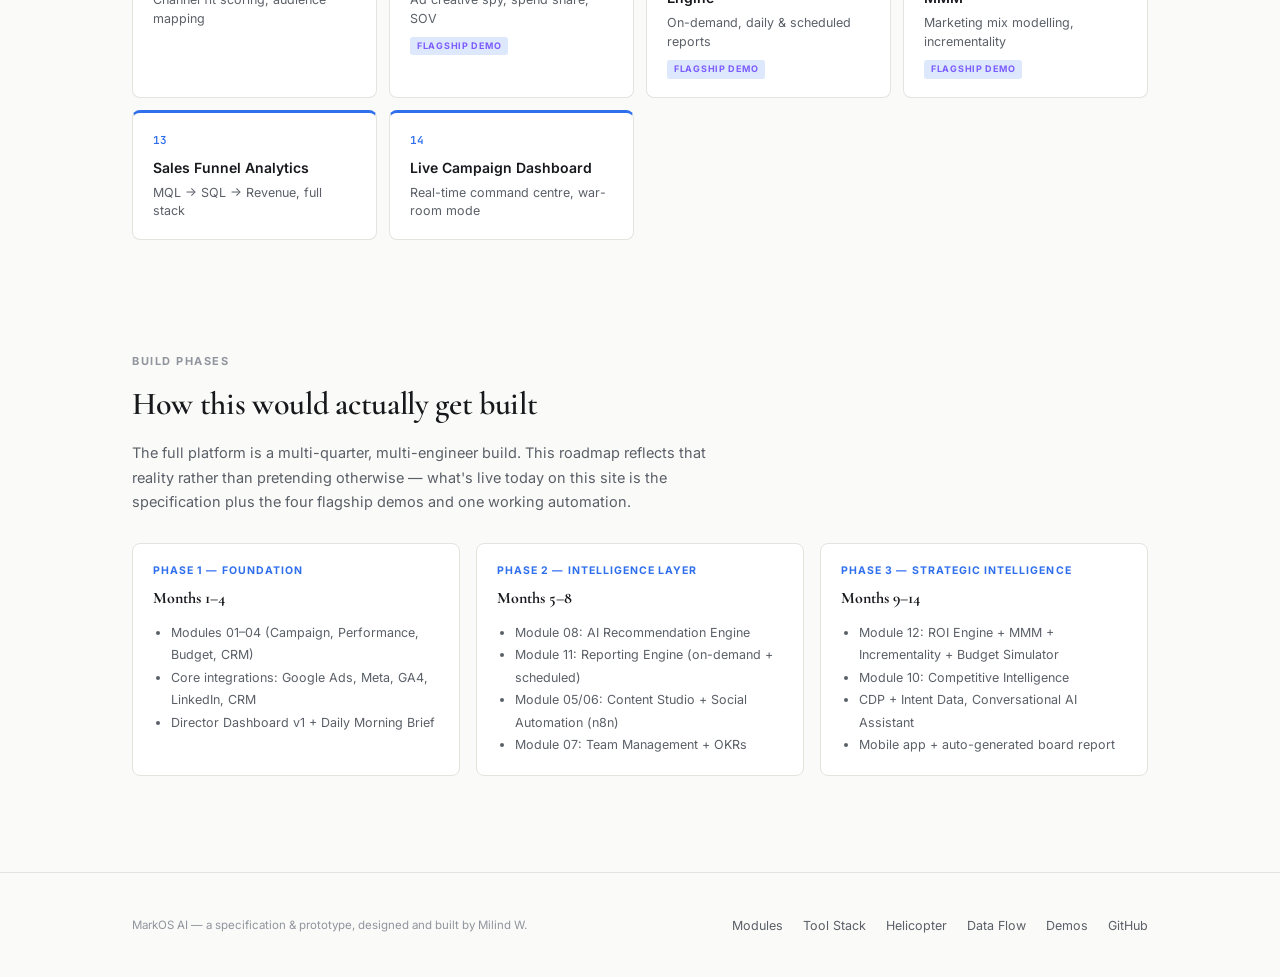
==== commit 35aa0f47: "Add CXO reporting tier, consolidate tool stack, add tool-level data flow deep dive - helicopter.html" ====
--- a/index.html
+++ b/index.html
@@ -18,6 +18,7 @@
       <a href="modules.html">Modules</a>
       <a href="tools.html">Tool Stack</a>
       <a href="helicopter.html">Helicopter View</a>
+      <a href="data-flow.html">Data Flow Deep Dive</a>
       <a href="demos.html">Live Demos</a>
       <a href="automation/SETUP_GUIDE.md" target="_blank">Automation</a>
       <a href="https://github.com/Milindw1612/markos-ai" target="_blank">GitHub</a>
@@ -215,6 +216,7 @@
       <a href="modules.html">Modules</a>
       <a href="tools.html">Tool Stack</a>
       <a href="helicopter.html">Helicopter</a>
+      <a href="data-flow.html">Data Flow</a>
       <a href="demos.html">Demos</a>
       <a href="https://github.com/Milindw1612/markos-ai" target="_blank">GitHub</a>
     </div>
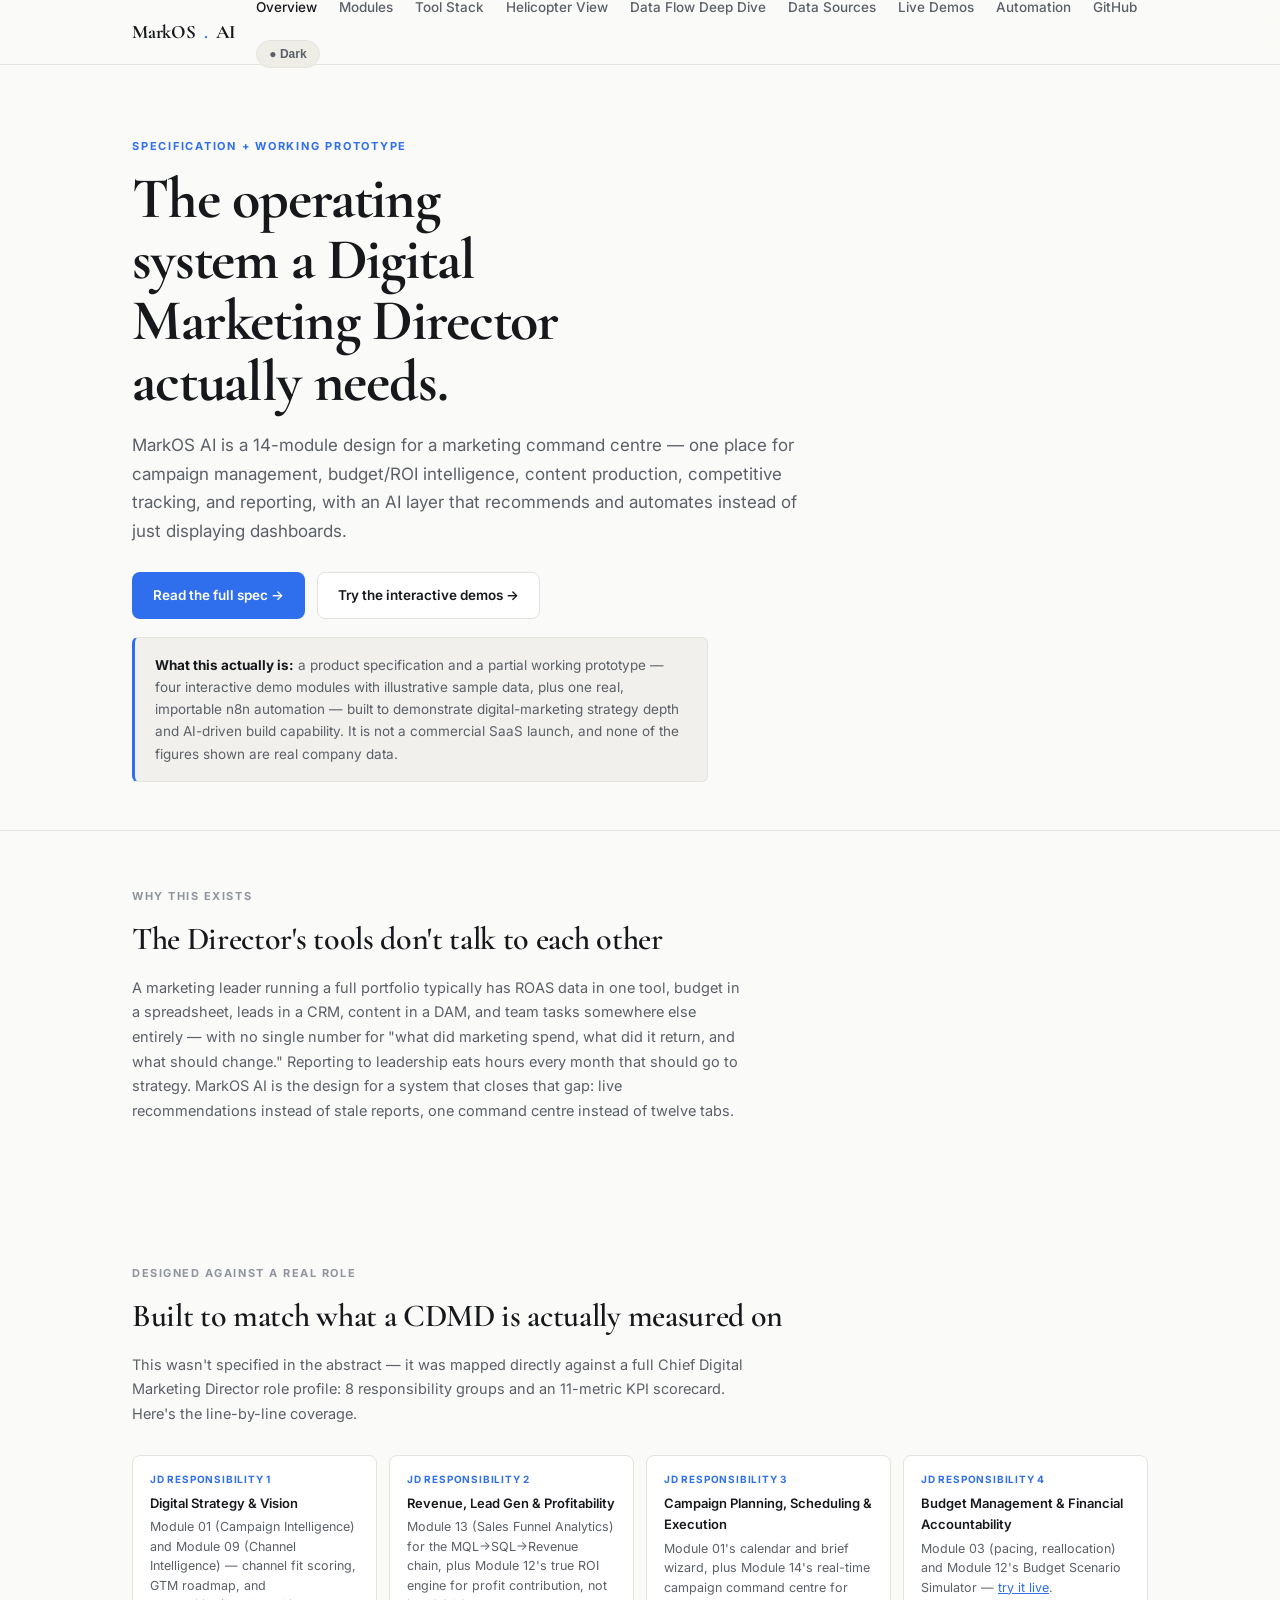
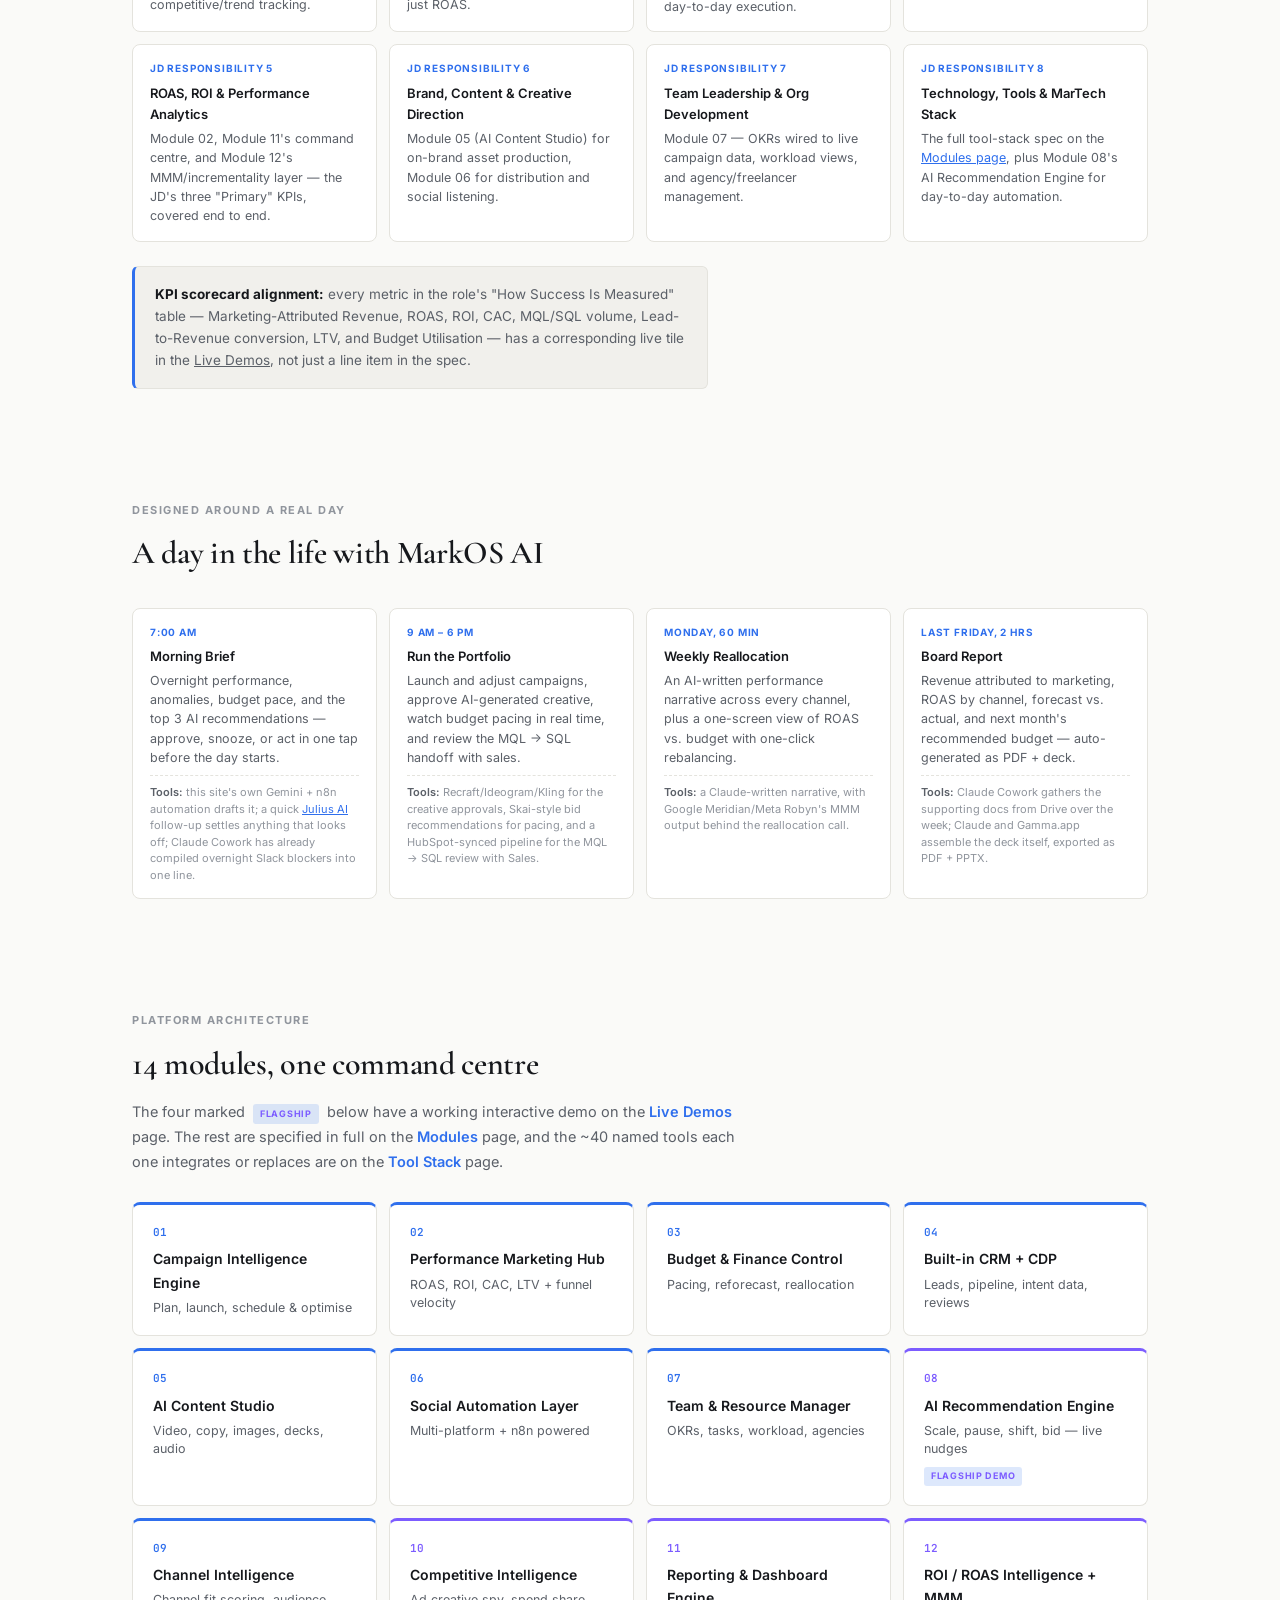
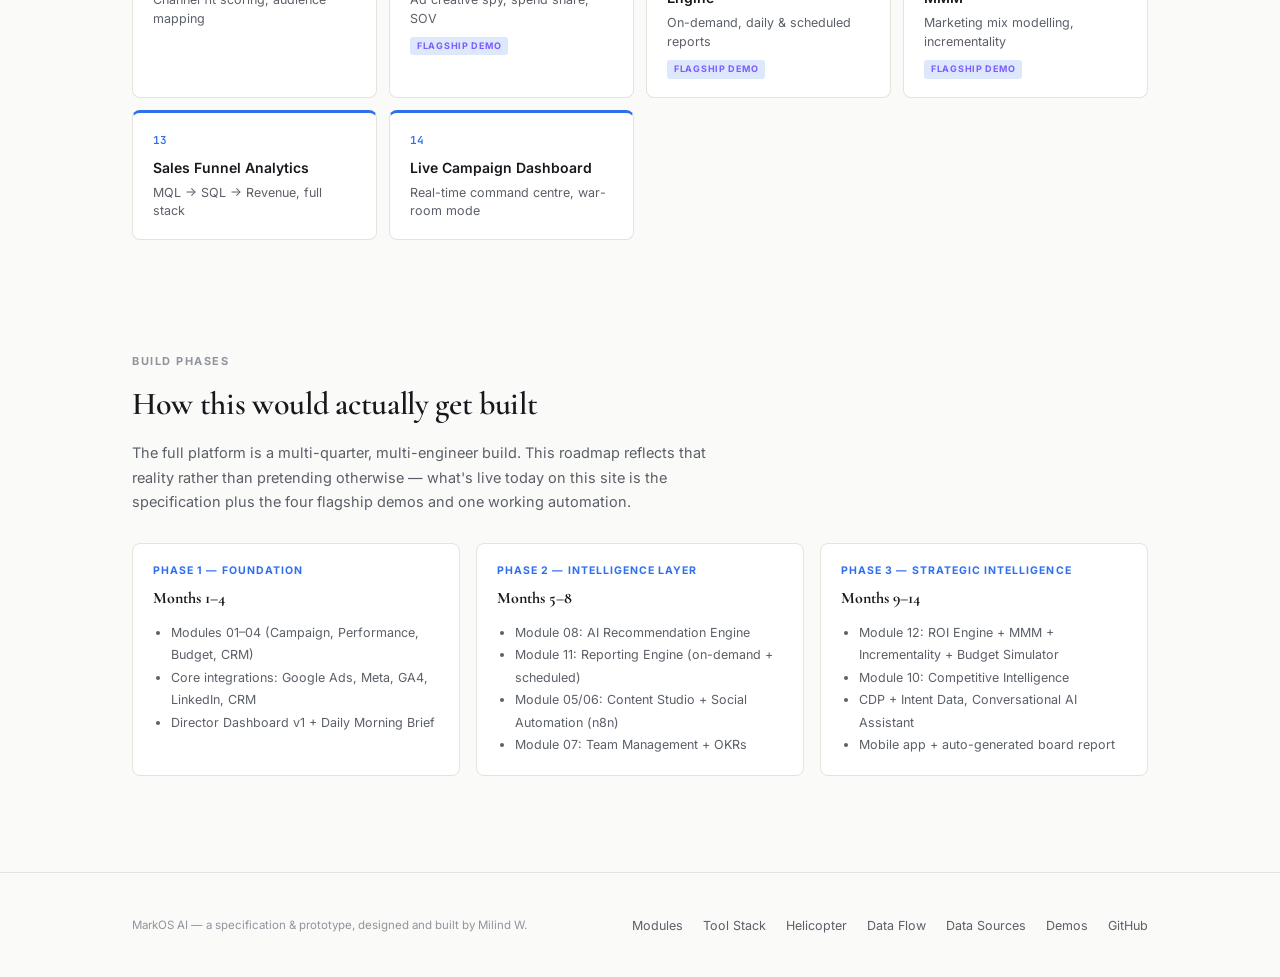
==== commit aa591f8c: "Add Data Sources page: simulated per-platform analytics, 7 tabs New data-sources.html shows what eac" ====
--- a/index.html
+++ b/index.html
@@ -19,6 +19,7 @@
       <a href="tools.html">Tool Stack</a>
       <a href="helicopter.html">Helicopter View</a>
       <a href="data-flow.html">Data Flow Deep Dive</a>
+      <a href="data-sources.html">Data Sources</a>
       <a href="demos.html">Live Demos</a>
       <a href="automation/SETUP_GUIDE.md" target="_blank">Automation</a>
       <a href="https://github.com/Milindw1612/markos-ai" target="_blank">GitHub</a>
@@ -217,6 +218,7 @@
       <a href="tools.html">Tool Stack</a>
       <a href="helicopter.html">Helicopter</a>
       <a href="data-flow.html">Data Flow</a>
+      <a href="data-sources.html">Data Sources</a>
       <a href="demos.html">Demos</a>
       <a href="https://github.com/Milindw1612/markos-ai" target="_blank">GitHub</a>
     </div>
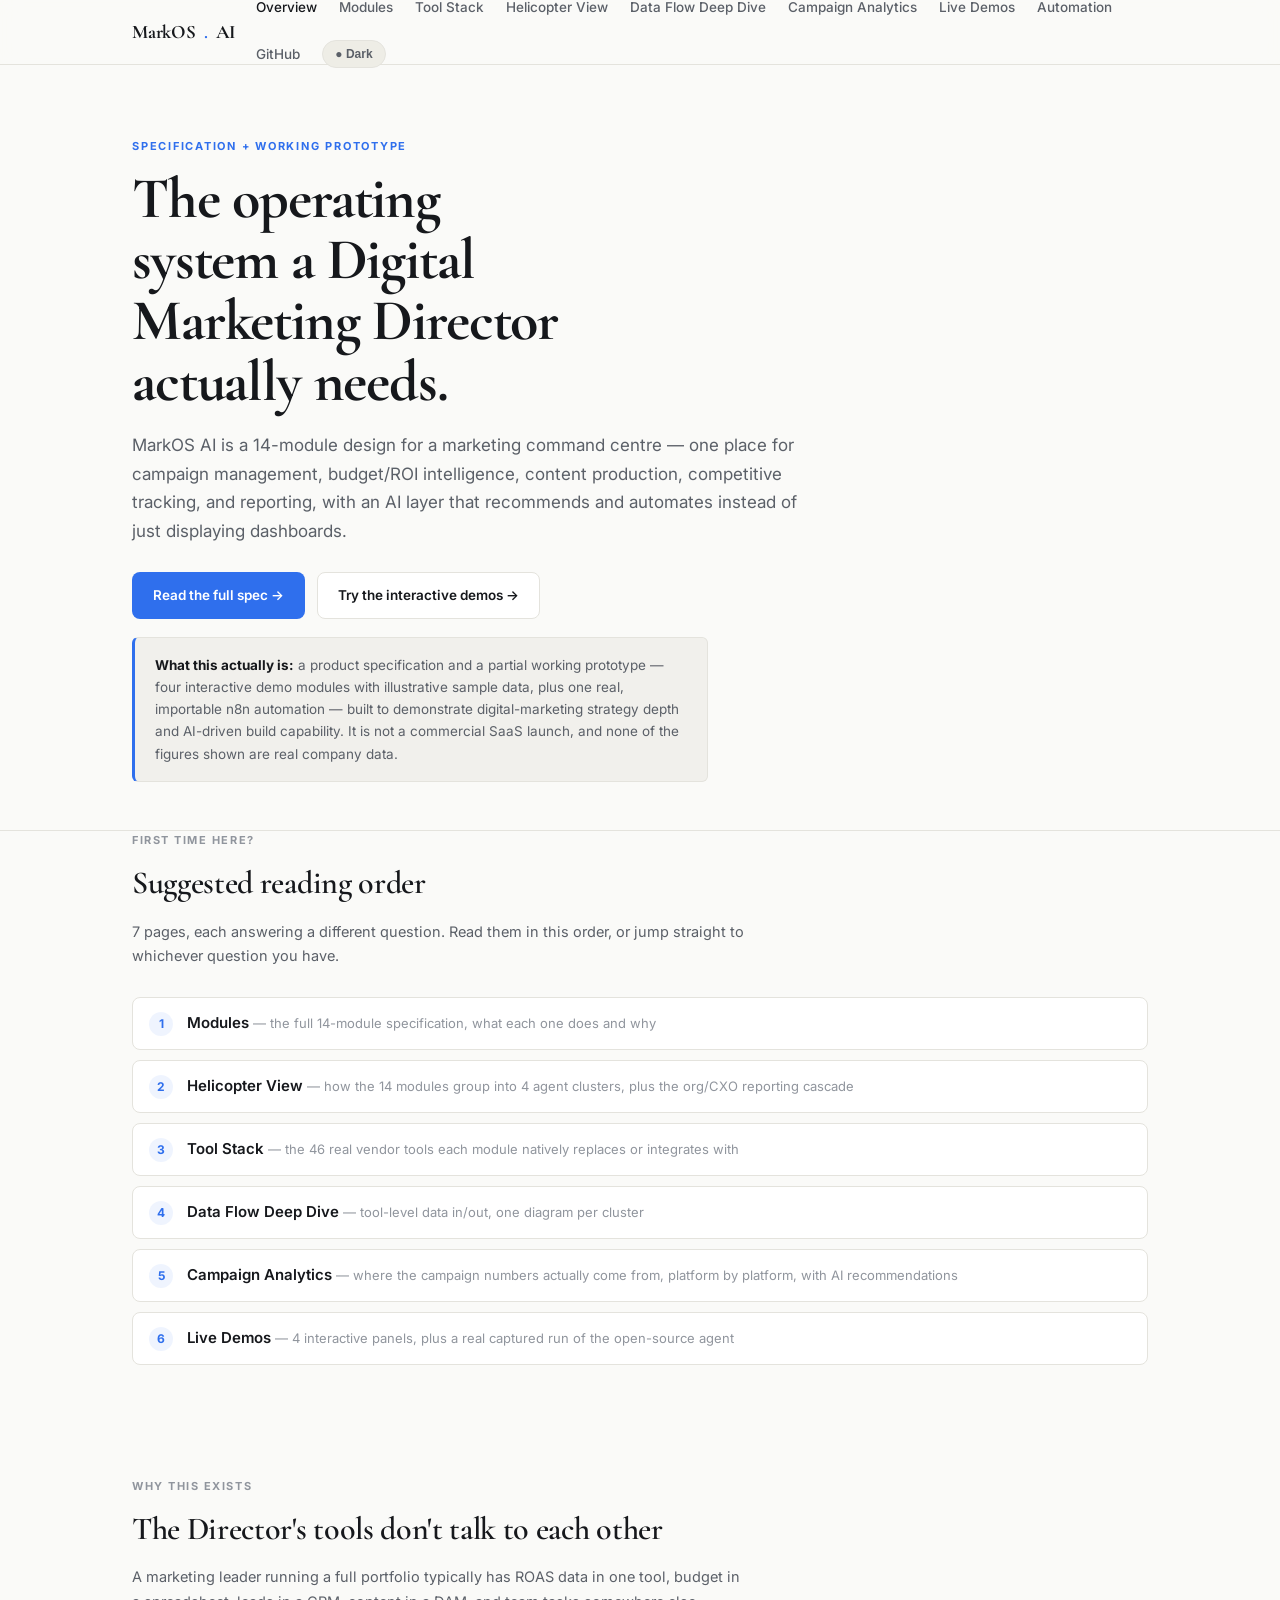
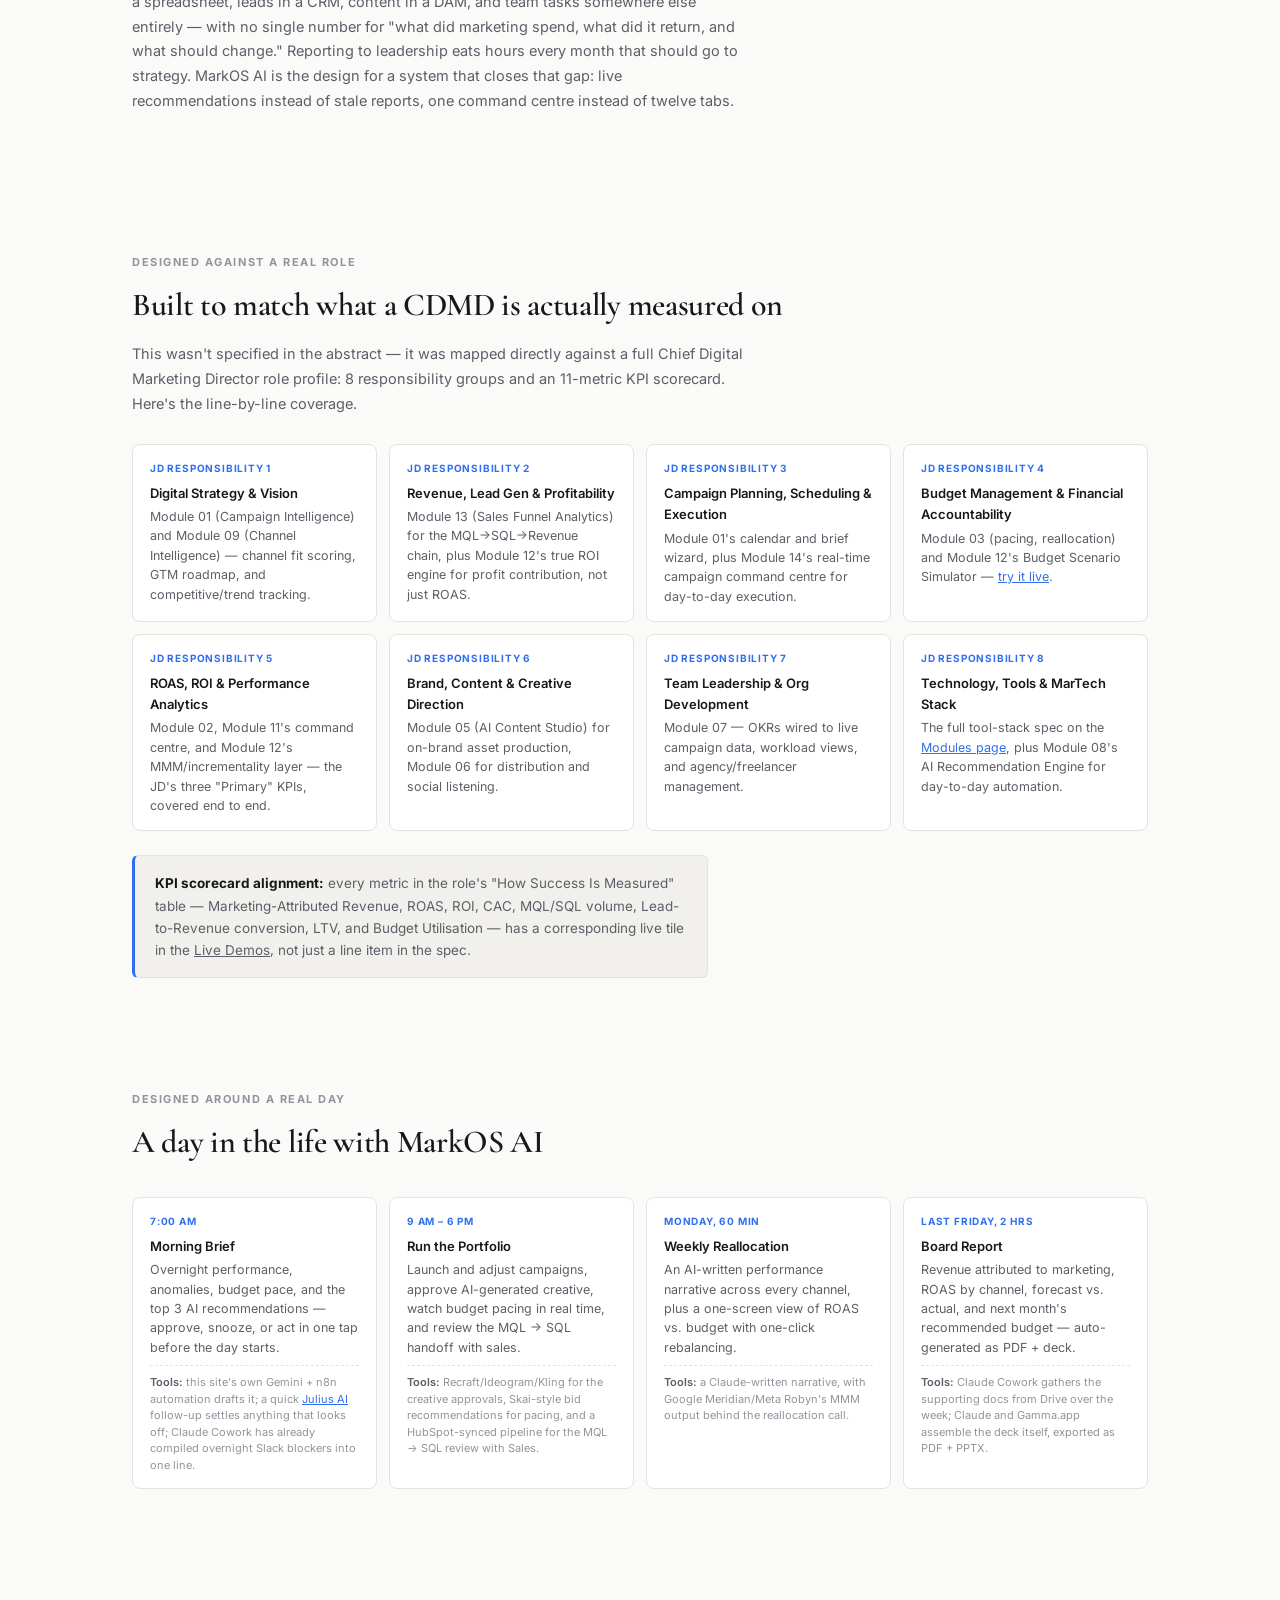
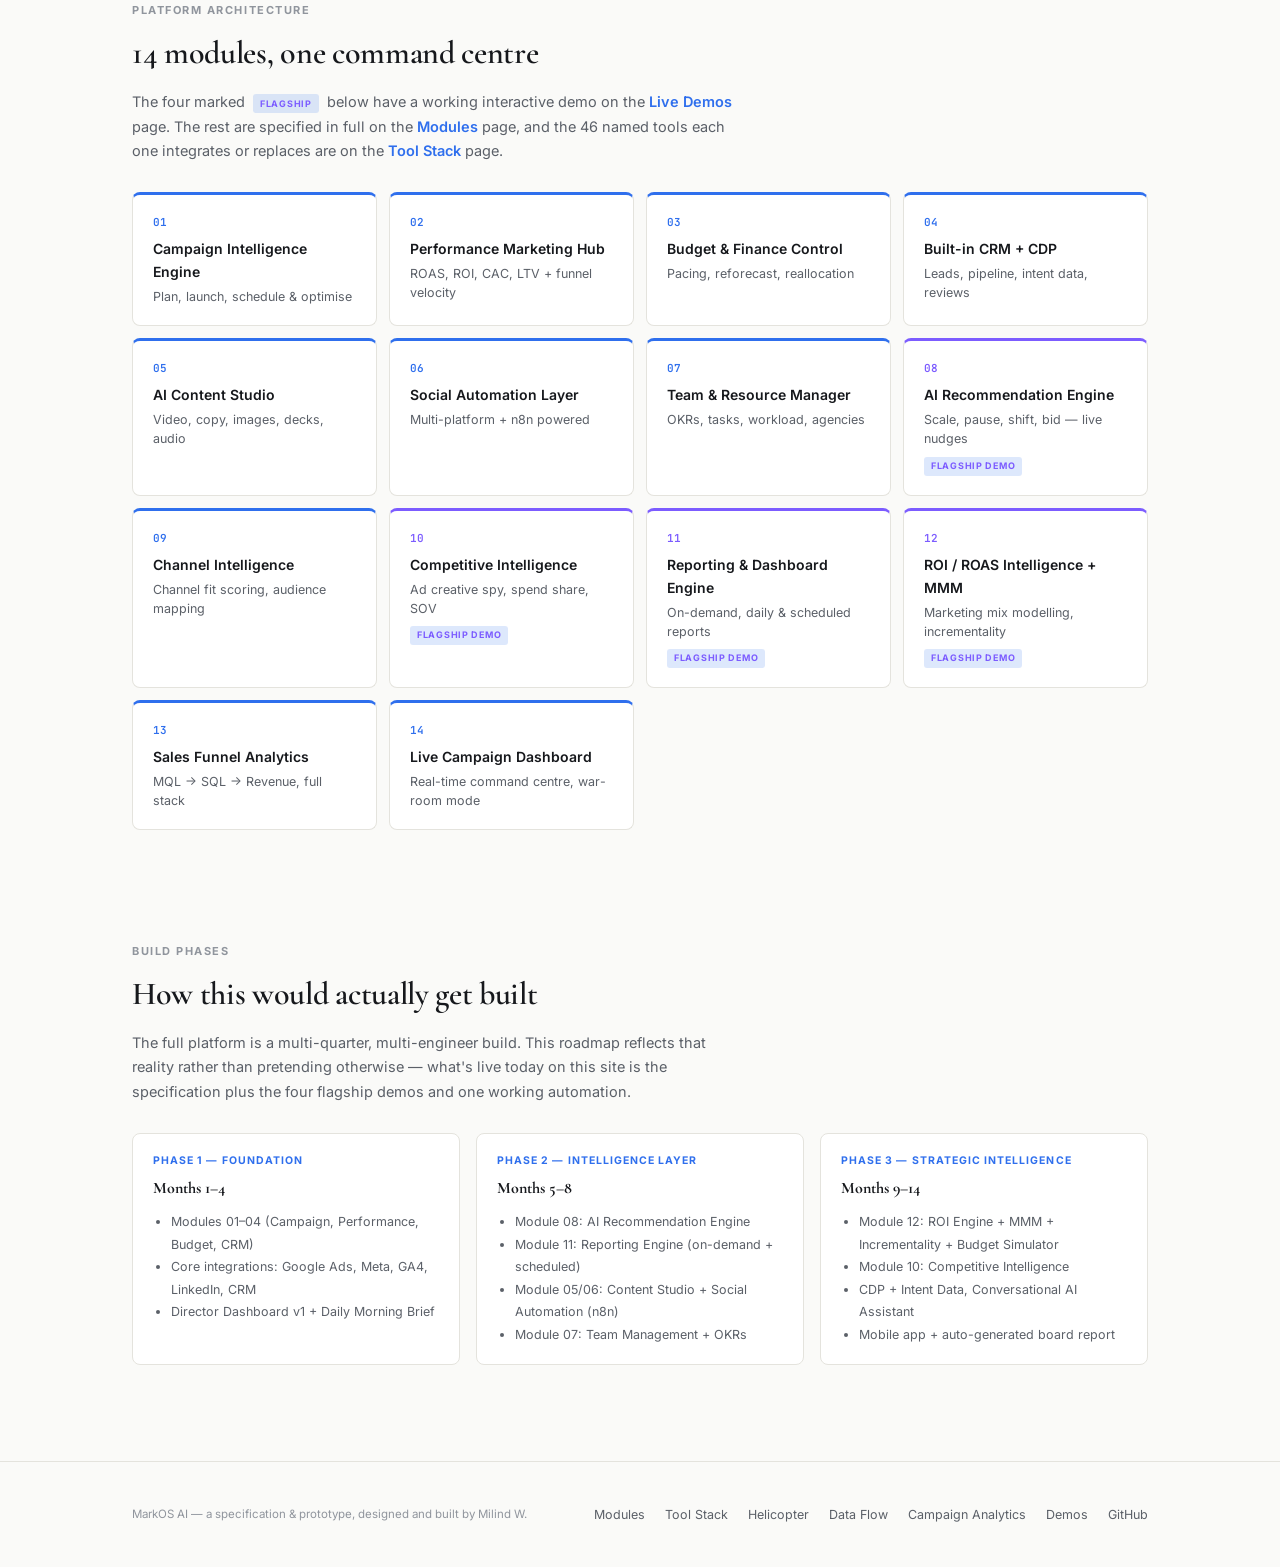
==== commit 49303ba2: "Site audit fixes: rename Data Sources to Campaign Analytics, close gaps Full-site audit turned up on" ====
--- a/index.html
+++ b/index.html
@@ -7,6 +7,14 @@
 <meta name="description" content="A 14-module specification and working prototype for an AI-native digital marketing operating system — designed to demonstrate strategy depth and AI-build capability.">
 <link rel="stylesheet" href="https://fonts.googleapis.com/css2?family=Cormorant+Garamond:wght@500;600;700&family=Inter:wght@400;500;600;700&family=JetBrains+Mono:wght@400;500&display=swap">
 <link rel="stylesheet" href="assets/css/theme.css">
+<style>
+  .reading-order{list-style:none;display:flex;flex-direction:column;gap:10px;margin-top:18px;counter-reset:ro;}
+  .reading-order li{counter-increment:ro;display:flex;align-items:baseline;gap:14px;padding:13px 16px;border:1px solid var(--rule);border-radius:8px;background:var(--surface);}
+  .reading-order li::before{content:counter(ro);flex-shrink:0;width:24px;height:24px;border-radius:50%;background:var(--accent-lo);color:var(--accent);font-size:12px;font-weight:700;display:flex;align-items:center;justify-content:center;}
+  .reading-order a{font-weight:600;color:var(--text-1);text-decoration:none;}
+  .reading-order a:hover{color:var(--accent);}
+  .reading-order .ro-desc{color:var(--text-3);font-size:13px;}
+</style>
 </head>
 <body>
 
@@ -19,7 +27,7 @@
       <a href="tools.html">Tool Stack</a>
       <a href="helicopter.html">Helicopter View</a>
       <a href="data-flow.html">Data Flow Deep Dive</a>
-      <a href="data-sources.html">Data Sources</a>
+      <a href="campaign-analytics.html">Campaign Analytics</a>
       <a href="demos.html">Live Demos</a>
       <a href="automation/SETUP_GUIDE.md" target="_blank">Automation</a>
       <a href="https://github.com/Milindw1612/markos-ai" target="_blank">GitHub</a>
@@ -43,6 +51,24 @@
   </div>
 </header>
 
+<section class="section" style="padding-top:0;">
+  <div class="wrap">
+    <div class="section-head">
+      <div class="section-eye">First Time Here?</div>
+      <h2 class="section-title">Suggested reading order</h2>
+      <p class="section-sub">7 pages, each answering a different question. Read them in this order, or jump straight to whichever question you have.</p>
+    </div>
+    <ol class="reading-order">
+      <li><div><a href="modules.html">Modules</a> <span class="ro-desc">— the full 14-module specification, what each one does and why</span></div></li>
+      <li><div><a href="helicopter.html">Helicopter View</a> <span class="ro-desc">— how the 14 modules group into 4 agent clusters, plus the org/CXO reporting cascade</span></div></li>
+      <li><div><a href="tools.html">Tool Stack</a> <span class="ro-desc">— the 46 real vendor tools each module natively replaces or integrates with</span></div></li>
+      <li><div><a href="data-flow.html">Data Flow Deep Dive</a> <span class="ro-desc">— tool-level data in/out, one diagram per cluster</span></div></li>
+      <li><div><a href="campaign-analytics.html">Campaign Analytics</a> <span class="ro-desc">— where the campaign numbers actually come from, platform by platform, with AI recommendations</span></div></li>
+      <li><div><a href="demos.html">Live Demos</a> <span class="ro-desc">— 4 interactive panels, plus a real captured run of the open-source agent</span></div></li>
+    </ol>
+  </div>
+</section>
+
 <section class="section" id="why">
   <div class="wrap">
     <div class="section-head">
@@ -148,7 +174,7 @@
     <div class="section-head">
       <div class="section-eye">Platform Architecture</div>
       <h2 class="section-title">14 modules, one command centre</h2>
-      <p class="section-sub">The four marked <span class="badge" style="margin:0 4px;">flagship</span> below have a working interactive demo on the <a href="demos.html" style="color:var(--accent);text-decoration:none;font-weight:600;">Live Demos</a> page. The rest are specified in full on the <a href="modules.html" style="color:var(--accent);text-decoration:none;font-weight:600;">Modules</a> page, and the ~40 named tools each one integrates or replaces are on the <a href="tools.html" style="color:var(--accent);text-decoration:none;font-weight:600;">Tool Stack</a> page.</p>
+      <p class="section-sub">The four marked <span class="badge" style="margin:0 4px;">flagship</span> below have a working interactive demo on the <a href="demos.html" style="color:var(--accent);text-decoration:none;font-weight:600;">Live Demos</a> page. The rest are specified in full on the <a href="modules.html" style="color:var(--accent);text-decoration:none;font-weight:600;">Modules</a> page, and the 46 named tools each one integrates or replaces are on the <a href="tools.html" style="color:var(--accent);text-decoration:none;font-weight:600;">Tool Stack</a> page.</p>
     </div>
     <div class="module-grid">
       <a class="module-card" href="modules.html#m01"><div class="module-num">01</div><div class="module-name">Campaign Intelligence Engine</div><div class="module-cap">Plan, launch, schedule &amp; optimise</div></a>
@@ -218,7 +244,7 @@
       <a href="tools.html">Tool Stack</a>
       <a href="helicopter.html">Helicopter</a>
       <a href="data-flow.html">Data Flow</a>
-      <a href="data-sources.html">Data Sources</a>
+      <a href="campaign-analytics.html">Campaign Analytics</a>
       <a href="demos.html">Demos</a>
       <a href="https://github.com/Milindw1612/markos-ai" target="_blank">GitHub</a>
     </div>
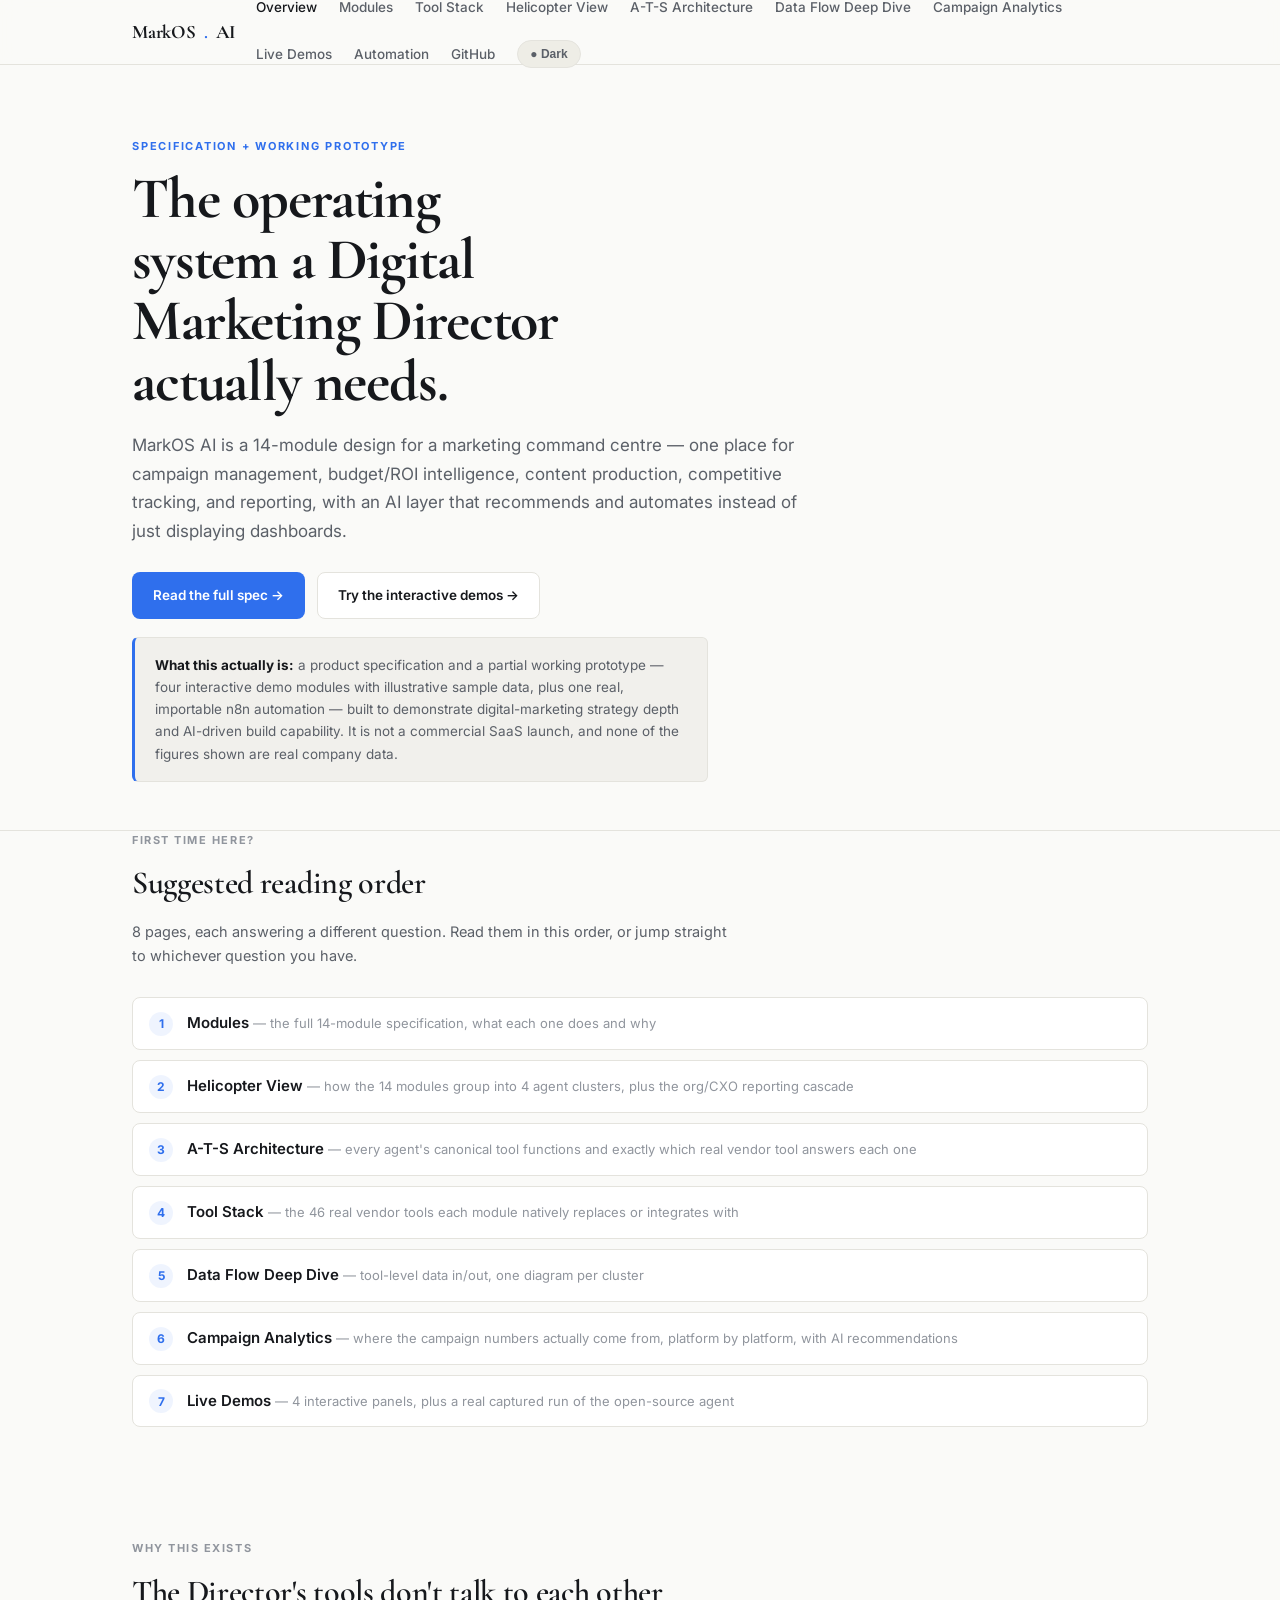
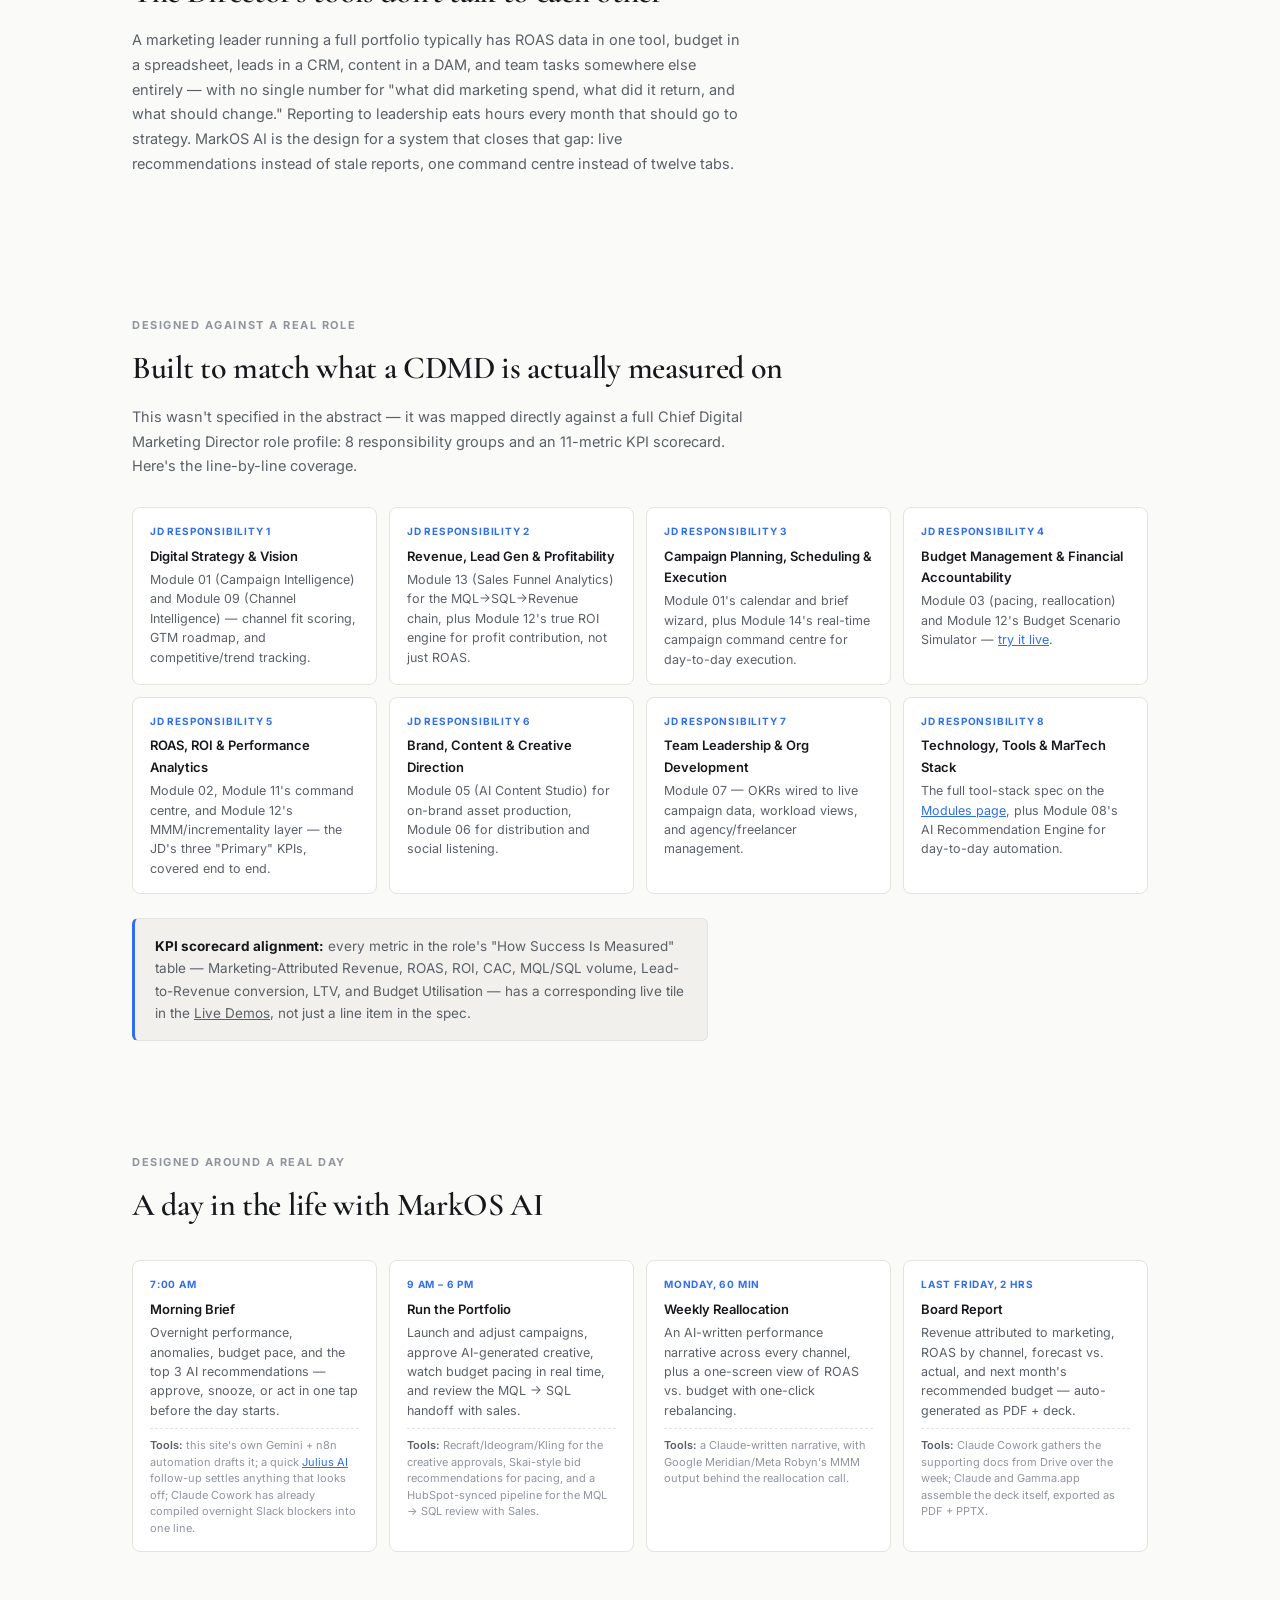
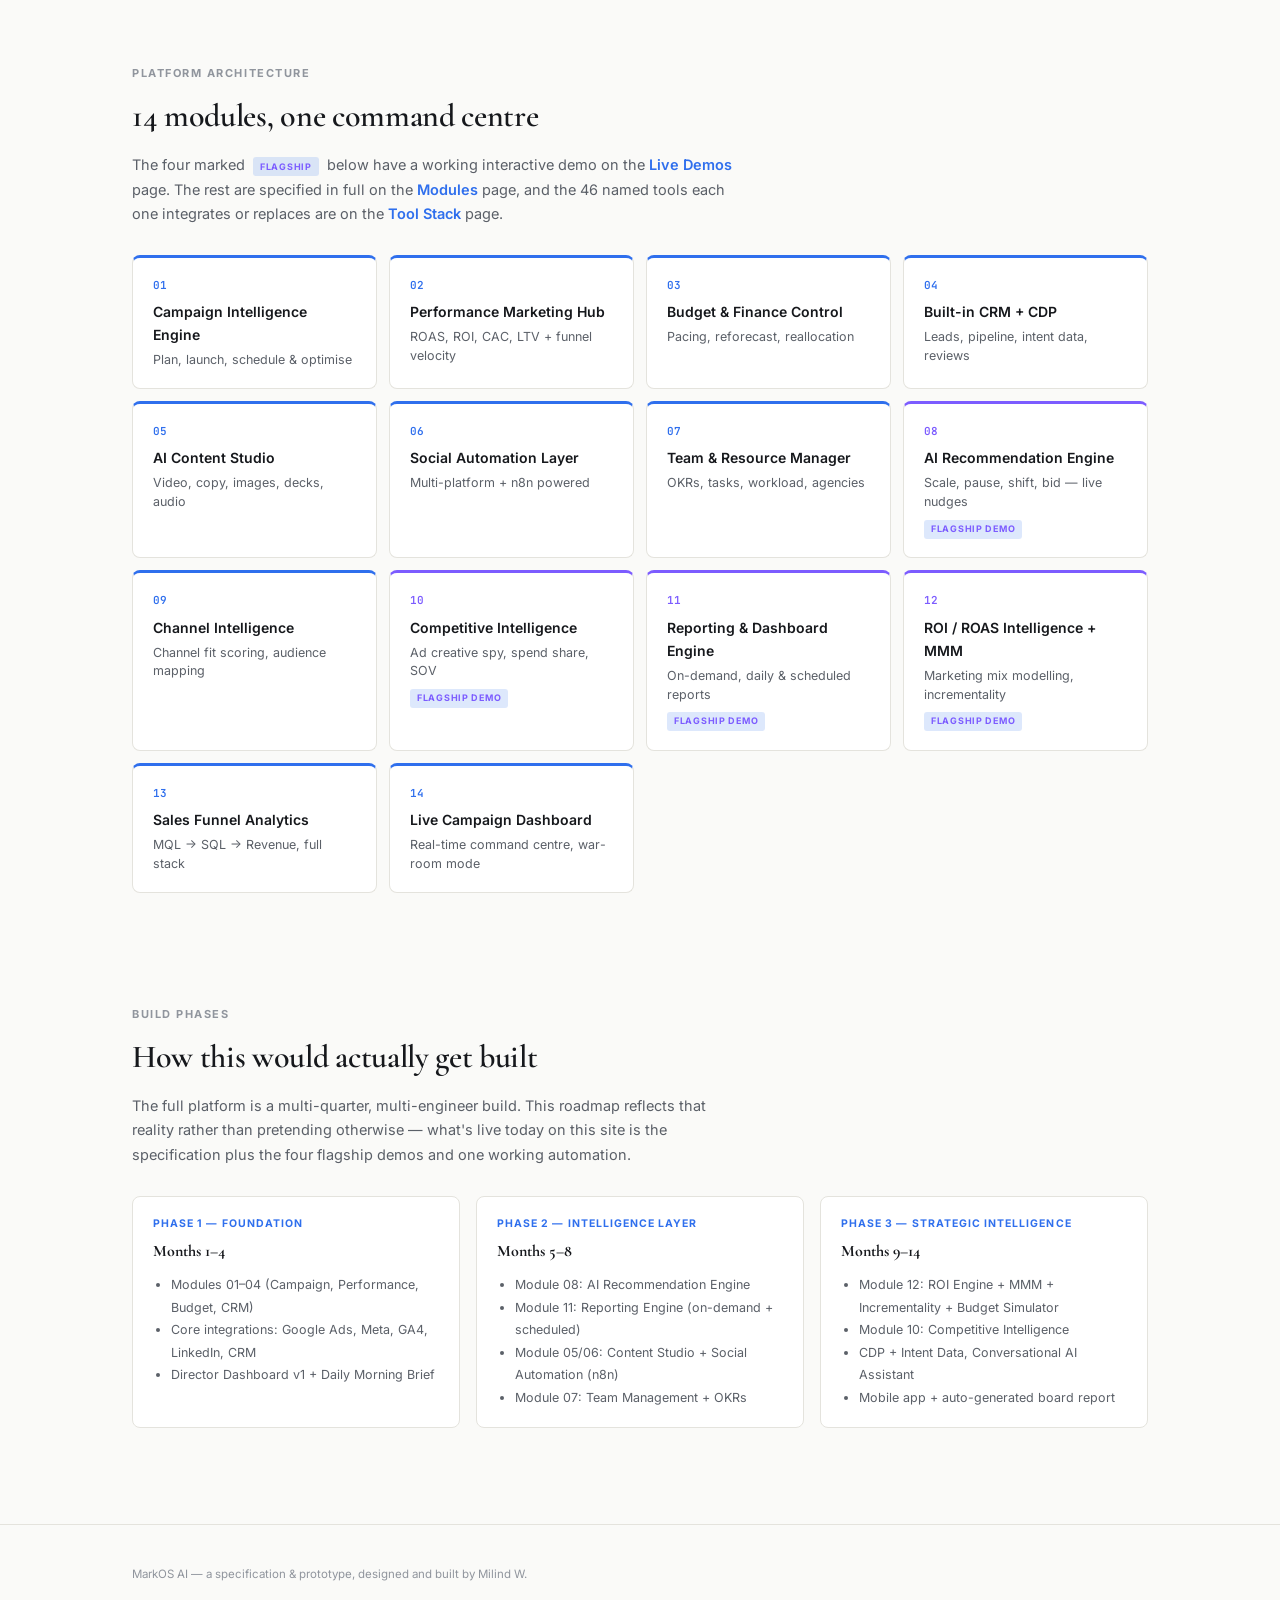
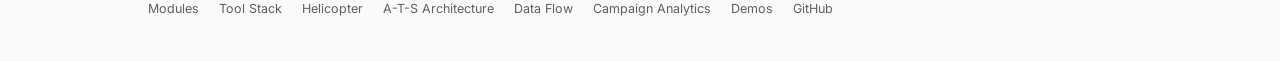
==== commit 0525da1b: "Add A-T-S Architecture page: every agent's canonical function mapping New page (ats-architecture.htm" ====
--- a/index.html
+++ b/index.html
@@ -26,6 +26,7 @@
       <a href="modules.html">Modules</a>
       <a href="tools.html">Tool Stack</a>
       <a href="helicopter.html">Helicopter View</a>
+      <a href="ats-architecture.html">A-T-S Architecture</a>
       <a href="data-flow.html">Data Flow Deep Dive</a>
       <a href="campaign-analytics.html">Campaign Analytics</a>
       <a href="demos.html">Live Demos</a>
@@ -56,11 +57,12 @@
     <div class="section-head">
       <div class="section-eye">First Time Here?</div>
       <h2 class="section-title">Suggested reading order</h2>
-      <p class="section-sub">7 pages, each answering a different question. Read them in this order, or jump straight to whichever question you have.</p>
+      <p class="section-sub">8 pages, each answering a different question. Read them in this order, or jump straight to whichever question you have.</p>
     </div>
     <ol class="reading-order">
       <li><div><a href="modules.html">Modules</a> <span class="ro-desc">— the full 14-module specification, what each one does and why</span></div></li>
       <li><div><a href="helicopter.html">Helicopter View</a> <span class="ro-desc">— how the 14 modules group into 4 agent clusters, plus the org/CXO reporting cascade</span></div></li>
+      <li><div><a href="ats-architecture.html">A-T-S Architecture</a> <span class="ro-desc">— every agent's canonical tool functions and exactly which real vendor tool answers each one</span></div></li>
       <li><div><a href="tools.html">Tool Stack</a> <span class="ro-desc">— the 46 real vendor tools each module natively replaces or integrates with</span></div></li>
       <li><div><a href="data-flow.html">Data Flow Deep Dive</a> <span class="ro-desc">— tool-level data in/out, one diagram per cluster</span></div></li>
       <li><div><a href="campaign-analytics.html">Campaign Analytics</a> <span class="ro-desc">— where the campaign numbers actually come from, platform by platform, with AI recommendations</span></div></li>
@@ -243,6 +245,7 @@
       <a href="modules.html">Modules</a>
       <a href="tools.html">Tool Stack</a>
       <a href="helicopter.html">Helicopter</a>
+      <a href="ats-architecture.html">A-T-S Architecture</a>
       <a href="data-flow.html">Data Flow</a>
       <a href="campaign-analytics.html">Campaign Analytics</a>
       <a href="demos.html">Demos</a>
